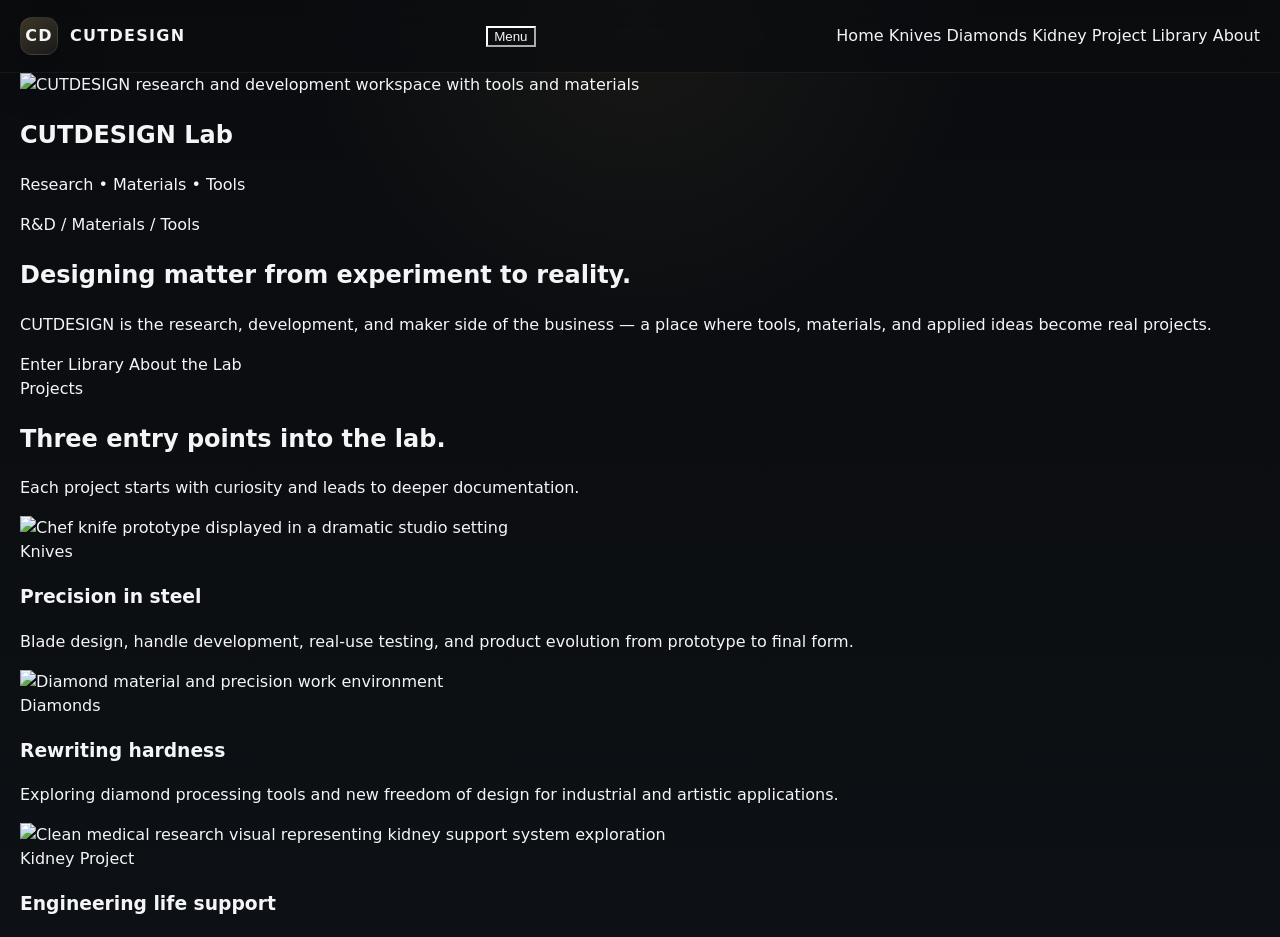
==== index.html @ 0288c856 "Merge branch 'main' of https://github.com/Sparksart/Cutdesign-site" ====
<!DOCTYPE html>
<html lang="en">
<head>
  <meta charset="UTF-8" />
  <meta name="viewport" content="width=device-width, initial-scale=1.0" />
  <title>CUTDESIGN</title>
  <link rel="stylesheet" href="assets/css/styles.css" />
  <script defer src="assets/js/site.js"></script>
</head>
<body>
  <header class="site-header">
    <div class="container header-inner">
      <a href="index.html" class="brand">
        <span class="brand-mark">CD</span>
        <span>CUTDESIGN</span>
      </a>

      <button class="nav-toggle" aria-label="Toggle navigation" aria-expanded="false" aria-controls="siteNav" id="navToggle">Menu</button>

      <nav class="site-nav" id="siteNav">
        <a href="index.html" class="active">Home</a>
        <a href="knives.html">Knives</a>
        <a href="diamonds.html">Diamonds</a>
        <a href="kidney.html">Kidney Project</a>
        <a href="library.html">Library</a>
        <a href="about.html">About</a>
      </nav>
    </div>
  </header>

  <main>
    <section class="page active">
      <div class="container">
        <div class="hero">
          <div class="hero-grid">
            <div class="hero-media hero-media-home">
              <img class="media-img" src="assets/images/home-hero.webp" alt="CUTDESIGN research and development workspace with tools and materials" loading="eager" decoding="async">
              <div class="hero-overlay-text">
                <h2>CUTDESIGN Lab</h2>
                <p>Research • Materials • Tools</p>
              </div>
            </div>

            <div class="hero-copy">
              <div class="eyebrow">R&amp;D / Materials / Tools</div>
              <h1>Designing matter from experiment to reality.</h1>
              <p class="lead">CUTDESIGN is the research, development, and maker side of the business — a place where tools, materials, and applied ideas become real projects.</p>
              <div class="actions">
                <a class="btn primary" href="library.html">Enter Library</a>
                <a class="btn" href="about.html">About the Lab</a>
              </div>
            </div>
          </div>
        </div>

        <section class="section">
          <div class="section-header">
            <div>
              <div class="eyebrow">Projects</div>
              <h2>Three entry points into the lab.</h2>
            </div>
            <p class="muted">Each project starts with curiosity and leads to deeper documentation.</p>
          </div>

          <div class="project-grid">
            <a class="card project-card" href="knives.html" aria-label="Open Knives project page">
              <img class="media-img" src="assets/images/project-knives.webp" alt="Chef knife prototype displayed in a dramatic studio setting" loading="lazy" decoding="async">
              <span class="tag accent-knife">Knives</span>
              <h3>Precision in steel</h3>
              <p>Blade design, handle development, real-use testing, and product evolution from prototype to final form.</p>
            </a>

            <a class="card project-card" href="diamonds.html" aria-label="Open Diamonds project page">
              <img class="media-img" src="assets/images/project-diamonds.webp" alt="Diamond material and precision work environment" loading="lazy" decoding="async">
              <span class="tag accent-diamond">Diamonds</span>
              <h3>Rewriting hardness</h3>
              <p>Exploring diamond processing tools and new freedom of design for industrial and artistic applications.</p>
            </a>

            <a class="card project-card" href="kidney.html" aria-label="Open Kidney Project page">
              <img class="media-img" src="assets/images/project-kidney.webp" alt="Clean medical research visual representing kidney support system exploration" loading="lazy" decoding="async">
              <span class="tag accent-kidney">Kidney Project</span>
              <h3>Engineering life support</h3>
</html>
---- assets/css/styles.css ----
:root {
  --bg: #0b0d10;
  --panel: #13171c;
  --panel-2: #171c22;
  --text: #f3f5f7;
  --muted: #a3acb7;
  --line: #2a3139;
  --accent: #d6b56d;
  --accent-knife: #8a3d34;
  --accent-diamond: #d6b56d;
  --accent-kidney: #4a7ea8;
  --max: 1240px;
  --radius: 22px;
  --shadow: 0 18px 50px rgba(0, 0, 0, 0.28);
  color-scheme: dark;
}

* {
  box-sizing: border-box;
}

html {
  scroll-behavior: smooth;
}

body {
  margin: 0;
  font-family: Inter, ui-sans-serif, system-ui, -apple-system, BlinkMacSystemFont, "Segoe UI", sans-serif;
  background:
    radial-gradient(circle at top, rgba(214, 181, 109, 0.07), transparent 30%),
    linear-gradient(180deg, #0a0c0f 0%, #0d1014 100%);
  color: var(--text);
  line-height: 1.5;
}

a {
  color: inherit;
  text-decoration: none;
}

img {
  max-width: 100%;
  display: block;
}

.container {
  width: min(100% - 32px, var(--max));
  margin-inline: auto;
}

.site-header {
  position: sticky;
  top: 0;
  z-index: 40;
  background: rgba(11, 13, 16, 0.74);
  border-bottom: 1px solid rgba(255, 255, 255, 0.06);
}

@supports (backdrop-filter: blur(14px)) {
  .site-header {
    backdrop-filter: blur(14px);
  }
}

.header-inner {
  min-height: 72px;
  display: flex;
  align-items: center;
  justify-content: space-between;
  gap: 16px;
}

.brand {
  display: flex;
  align-items: center;
  gap: 12px;
  font-weight: 700;
  letter-spacing: 0.08em;
}

.brand-mark {
  width: 38px;
  height: 38px;
  border-radius: 12px;
  background: linear-gradient(145deg, rgba(214, 181, 109, 0.25), rgba(255, 255, 255, 0.06));
  border: 1px solid rgba(255, 255, 255, 0.08);
  display: grid;
  place-items: center;
  box-shadow: var(--shadow);
}

.nav-toggle {
  display: inline-flex;
  background: transparent;
  color: var(--text);
}
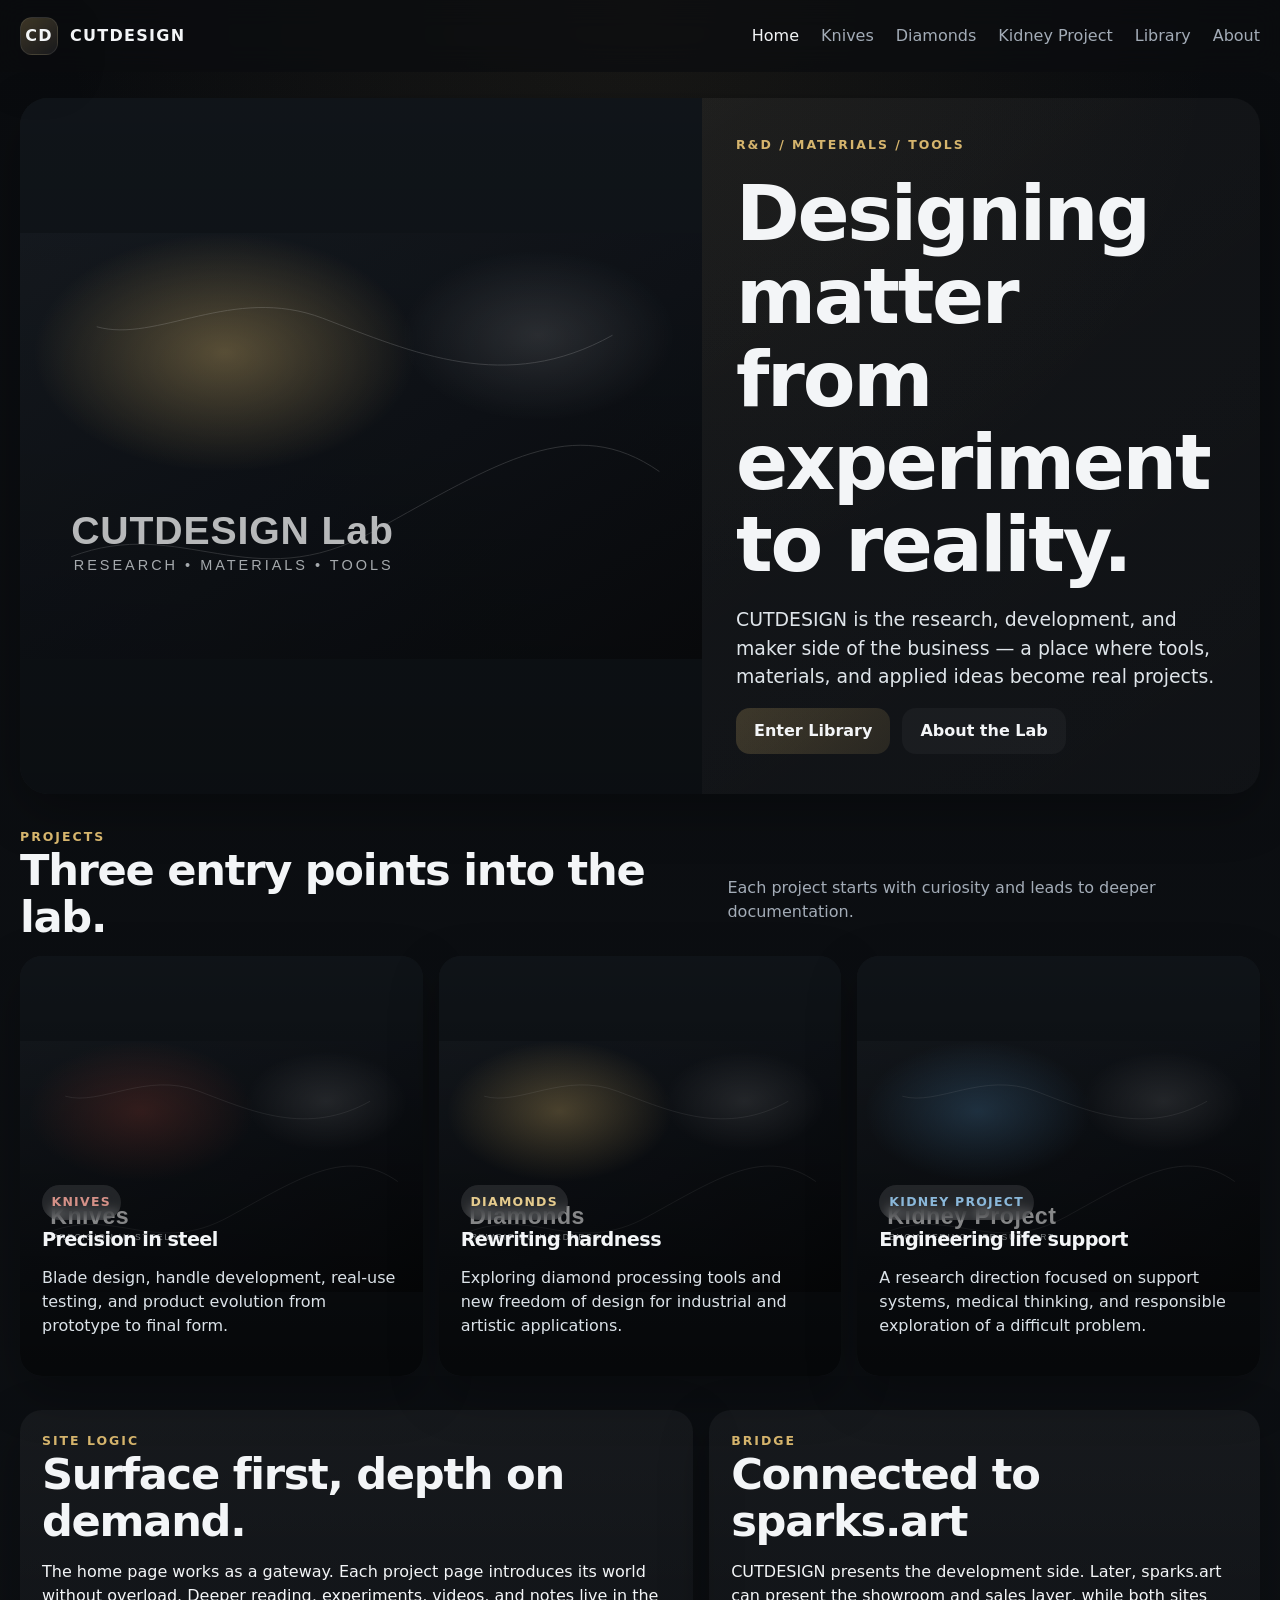
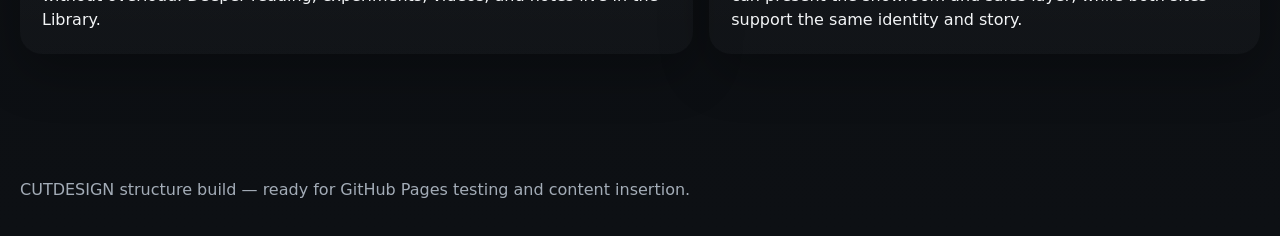
==== commit a0c54d1b: "Fix hero SVG cropping" ====
--- a/index.html
+++ b/index.html
@@ -1,84 +1,97 @@
 <!DOCTYPE html>
 <html lang="en">
 <head>
-  <meta charset="UTF-8" />
-  <meta name="viewport" content="width=device-width, initial-scale=1.0" />
+  <meta charset="UTF-8">
+  <meta name="viewport" content="width=device-width, initial-scale=1.0">
+  <meta name="description" content="CUTDESIGN — research, development, and maker projects across knives, diamonds, and experimental directions.">
   <title>CUTDESIGN</title>
-  <link rel="stylesheet" href="assets/css/styles.css" />
-  <script defer src="assets/js/site.js"></script>
+  <link rel="stylesheet" href="assets/css/styles.css">
 </head>
-<body>
+<body data-page="home">
   <header class="site-header">
     <div class="container header-inner">
-      <a href="index.html" class="brand">
+      <a href="index.html" class="brand" data-nav="home">
         <span class="brand-mark">CD</span>
         <span>CUTDESIGN</span>
       </a>
-
       <button class="nav-toggle" aria-label="Toggle navigation" aria-expanded="false" aria-controls="siteNav" id="navToggle">Menu</button>
-
       <nav class="site-nav" id="siteNav">
-        <a href="index.html" class="active">Home</a>
-        <a href="knives.html">Knives</a>
-        <a href="diamonds.html">Diamonds</a>
-        <a href="kidney.html">Kidney Project</a>
-        <a href="library.html">Library</a>
-        <a href="about.html">About</a>
+        <a href="index.html" data-nav="home">Home</a>
+        <a href="knives.html" data-nav="knives">Knives</a>
+        <a href="diamonds.html" data-nav="diamonds">Diamonds</a>
+        <a href="kidney.html" data-nav="kidney">Kidney Project</a>
+        <a href="library.html" data-nav="library">Library</a>
+        <a href="about.html" data-nav="about">About</a>
       </nav>
     </div>
   </header>
+  <main class="page">
 
-  <main>
-    <section class="page active">
-      <div class="container">
-        <div class="hero">
-          <div class="hero-grid">
-            <div class="hero-media hero-media-home">
-              <img class="media-img" src="assets/images/home-hero.webp" alt="CUTDESIGN research and development workspace with tools and materials" loading="eager" decoding="async">
-              <div class="hero-overlay-text">
-                <h2>CUTDESIGN Lab</h2>
-                <p>Research • Materials • Tools</p>
-              </div>
-            </div>
-
-            <div class="hero-copy">
-              <div class="eyebrow">R&amp;D / Materials / Tools</div>
-              <h1>Designing matter from experiment to reality.</h1>
-              <p class="lead">CUTDESIGN is the research, development, and maker side of the business — a place where tools, materials, and applied ideas become real projects.</p>
-              <div class="actions">
-                <a class="btn primary" href="library.html">Enter Library</a>
-                <a class="btn" href="about.html">About the Lab</a>
-              </div>
+    <div class="container">
+      <div class="hero">
+        <div class="hero-grid">
+          <div class="hero-media">
+            <img class="media-img" src="assets/images/home-hero.svg" alt="CUTDESIGN research and development workspace with tools and materials" loading="eager" decoding="async">
+          </div>
+          <div class="hero-copy">
+            <div class="eyebrow">R&D / Materials / Tools</div>
+            <h1>Designing matter from experiment to reality.</h1>
+            <p class="lead">CUTDESIGN is the research, development, and maker side of the business — a place where tools, materials, and applied ideas become real projects.</p>
+            <div class="actions">
+              <a class="btn primary" href="library.html">Enter Library</a>
+              <a class="btn" href="about.html">About the Lab</a>
             </div>
           </div>
         </div>
+      </div>
 
-        <section class="section">
-          <div class="section-header">
-            <div>
-              <div class="eyebrow">Projects</div>
-              <h2>Three entry points into the lab.</h2>
-            </div>
-            <p class="muted">Each project starts with curiosity and leads to deeper documentation.</p>
+      <section class="section">
+        <div class="section-header">
+          <div>
+            <div class="eyebrow">Projects</div>
+            <h2>Three entry points into the lab.</h2>
           </div>
+          <p class="muted">Each project starts with curiosity and leads to deeper documentation.</p>
+        </div>
+        <div class="project-grid">
+          <a class="card project-card" href="knives.html" aria-label="Open Knives project page">
+            <img class="media-img" src="assets/images/project-knives.svg" alt="Chef knife prototype displayed in a dramatic studio setting" loading="lazy" decoding="async">
+            <span class="tag accent-knife">Knives</span>
+            <h3>Precision in steel</h3>
+            <p>Blade design, handle development, real-use testing, and product evolution from prototype to final form.</p>
+          </a>
+          <a class="card project-card" href="diamonds.html" aria-label="Open Diamonds project page">
+            <img class="media-img" src="assets/images/project-diamonds.svg" alt="Diamond material and precision work environment" loading="lazy" decoding="async">
+            <span class="tag accent-diamond">Diamonds</span>
+            <h3>Rewriting hardness</h3>
+            <p>Exploring diamond processing tools and new freedom of design for industrial and artistic applications.</p>
+          </a>
+          <a class="card project-card" href="kidney.html" aria-label="Open Kidney Project page">
+            <img class="media-img" src="assets/images/project-kidney.svg" alt="Clean medical research visual representing kidney support system exploration" loading="lazy" decoding="async">
+            <span class="tag accent-kidney">Kidney Project</span>
+            <h3>Engineering life support</h3>
+            <p>A research direction focused on support systems, medical thinking, and responsible exploration of a difficult problem.</p>
+          </a>
+        </div>
+      </section>
 
-          <div class="project-grid">
-            <a class="card project-card" href="knives.html" aria-label="Open Knives project page">
-              <img class="media-img" src="assets/images/project-knives.webp" alt="Chef knife prototype displayed in a dramatic studio setting" loading="lazy" decoding="async">
-              <span class="tag accent-knife">Knives</span>
-              <h3>Precision in steel</h3>
-              <p>Blade design, handle development, real-use testing, and product evolution from prototype to final form.</p>
-            </a>
-
-            <a class="card project-card" href="diamonds.html" aria-label="Open Diamonds project page">
-              <img class="media-img" src="assets/images/project-diamonds.webp" alt="Diamond material and precision work environment" loading="lazy" decoding="async">
-              <span class="tag accent-diamond">Diamonds</span>
-              <h3>Rewriting hardness</h3>
-              <p>Exploring diamond processing tools and new freedom of design for industrial and artistic applications.</p>
-            </a>
-
-            <a class="card project-card" href="kidney.html" aria-label="Open Kidney Project page">
-              <img class="media-img" src="assets/images/project-kidney.webp" alt="Clean medical research visual representing kidney support system exploration" loading="lazy" decoding="async">
-              <span class="tag accent-kidney">Kidney Project</span>
-              <h3>Engineering life support</h3>
+      <section class="section split">
+        <div class="panel">
+          <div class="eyebrow">Site Logic</div>
+          <h2>Surface first, depth on demand.</h2>
+          <p>The home page works as a gateway. Each project page introduces its world without overload. Deeper reading, experiments, videos, and notes live in the Library.</p>
+        </div>
+        <div class="panel">
+          <div class="eyebrow">Bridge</div>
+          <h2>Connected to sparks.art</h2>
+          <p>CUTDESIGN presents the development side. Later, sparks.art can present the showroom and sales layer, while both sites support the same identity and story.</p>
+        </div>
+      </section>
+    </div>
+  </main>
+  <footer class="footer">
+    <div class="container">CUTDESIGN structure build — ready for GitHub Pages testing and content insertion.</div>
+  </footer>
+  <script src="assets/js/site.js"></script>
+</body>
 </html>
--- a/assets/css/styles.css
+++ b/assets/css/styles.css
@@ -12,36 +12,22 @@
   --max: 1240px;
   --radius: 22px;
   --shadow: 0 18px 50px rgba(0, 0, 0, 0.28);
-  color-scheme: dark;
-}
-
-* {
-  box-sizing: border-box;
-}
-
-html {
-  scroll-behavior: smooth;
-}
-
+}
+
+* { box-sizing: border-box; }
+html { scroll-behavior: smooth; }
 body {
   margin: 0;
   font-family: Inter, ui-sans-serif, system-ui, -apple-system, BlinkMacSystemFont, "Segoe UI", sans-serif;
   background:
-    radial-gradient(circle at top, rgba(214, 181, 109, 0.07), transparent 30%),
+    radial-gradient(circle at top, rgba(214,181,109,.07), transparent 30%),
     linear-gradient(180deg, #0a0c0f 0%, #0d1014 100%);
   color: var(--text);
   line-height: 1.5;
 }
 
-a {
-  color: inherit;
-  text-decoration: none;
-}
-
-img {
-  max-width: 100%;
-  display: block;
-}
+a { color: inherit; text-decoration: none; }
+img { max-width: 100%; display: block; }
 
 .container {
   width: min(100% - 32px, var(--max));
@@ -52,14 +38,9 @@
   position: sticky;
   top: 0;
   z-index: 40;
+  backdrop-filter: blur(14px);
   background: rgba(11, 13, 16, 0.74);
-  border-bottom: 1px solid rgba(255, 255, 255, 0.06);
-}
-
-@supports (backdrop-filter: blur(14px)) {
-  .site-header {
-    backdrop-filter: blur(14px);
-  }
+  border-bottom: 0px solid rgba(255,255,255,0.06);
 }
 
 .header-inner {
@@ -75,15 +56,15 @@
   align-items: center;
   gap: 12px;
   font-weight: 700;
-  letter-spacing: 0.08em;
+  letter-spacing: .08em;
 }
 
 .brand-mark {
   width: 38px;
   height: 38px;
   border-radius: 12px;
-  background: linear-gradient(145deg, rgba(214, 181, 109, 0.25), rgba(255, 255, 255, 0.06));
-  border: 1px solid rgba(255, 255, 255, 0.08);
+  background: linear-gradient(145deg, rgba(214,181,109,.25), rgba(255,255,255,.06));
+  border: 1px solid rgba(255,255,255,.08);
   display: grid;
   place-items: center;
   box-shadow: var(--shadow);
@@ -93,4 +74,335 @@
   display: inline-flex;
   background: transparent;
   color: var(--text);
-}
+  border: 1px solid rgba(255,255,255,.12);
+  border-radius: 12px;
+  padding: 10px 12px;
+  cursor: pointer;
+}
+
+.site-nav {
+  display: none;
+  flex-direction: column;
+  gap: 10px;
+  padding: 0 0 18px;
+}
+
+.site-nav.open { display: flex; }
+
+.site-nav a {
+  color: var(--muted);
+  padding: 10px 0;
+  border-bottom: 1px solid rgba(255,255,255,.06);
+}
+
+.site-nav a:hover,
+.site-nav a.active {
+  color: var(--text);
+}
+
+.page {
+  min-height: calc(100vh - 72px);
+  padding: 22px 0 72px;
+}
+
+.breadcrumb {
+  display: flex;
+  flex-wrap: wrap;
+  gap: 8px;
+  color: var(--muted);
+  font-size: .94rem;
+  margin: 4px 0 20px;
+}
+
+.breadcrumb a:hover { color: var(--text); }
+.breadcrumb .current { color: var(--text); }
+
+.hero {
+  border: 0px solid rgba(255,255,255,.08);
+  border-radius: 28px;
+  overflow: hidden;
+  background: linear-gradient(145deg, rgba(255,255,255,.05), rgba(255,255,255,.02));
+  box-shadow: var(--shadow);
+  padding: 0 !important;           /* ← חדש */
+  margin: 0;                       /* ← חדש */
+}
+
+.hero-grid {
+  display: grid;
+  grid-template-columns: 1fr;
+  min-height: 430px;
+}
+
+/* 1. .hero-media – גרסה חזקה */
+.hero-media {
+  min-height: 240px;
+  position: relative;
+  overflow: hidden;
+  background: #11161b;
+  display: flex;
+  align-items: center;
+  justify-content: center;
+  padding: 0 !important;           /* ← מונע כל padding */
+  margin: 0 !important;
+  border: 0 !important;
+  box-sizing: border-box;
+}
+
+/* 2. .media-img – גרסה חזקה ביותר */
+.media-img {
+  width: 100% !important;
+  height: 100% !important;
+  object-fit: contain;
+  object-position: center;
+  display: block;
+  background: #11161b;
+  padding: 0 !important;
+  margin: 0 !important;
+  border: 0 !important;
+  box-sizing: border-box;
+  flex-shrink: 0;
+  image-rendering: -webkit-optimize-contrast;   /* ← משפר רינדור SVG */
+}
+
+.hero-media::after {
+  content: "";
+  position: absolute;
+  inset: 0;
+  background: linear-gradient(180deg, rgba(0,0,0,.08), rgba(0,0,0,.35));
+  pointer-events: none;
+}
+
+.hero-copy {
+  padding: 28px 22px 30px;
+  display: flex;
+  flex-direction: column;
+  justify-content: center;
+  gap: 18px;
+}
+
+.eyebrow {
+  color: var(--accent);
+  text-transform: uppercase;
+  letter-spacing: .16em;
+  font-size: .78rem;
+  font-weight: 700;
+}
+
+h1, h2, h3 {
+  margin: 0;
+  line-height: 1.08;
+  letter-spacing: -.03em;
+}
+
+h1 { font-size: clamp(2rem, 7vw, 4.8rem); }
+h2 { font-size: clamp(1.55rem, 4vw, 2.7rem); }
+h3 { font-size: 1.2rem; }
+
+p.lead {
+  font-size: clamp(1rem, 2.2vw, 1.18rem);
+  color: #dfe5ea;
+  max-width: 62ch;
+  margin: 0;
+}
+
+.muted { color: var(--muted); }
+
+.actions {
+  display: flex;
+  flex-wrap: wrap;
+  gap: 12px;
+}
+
+.btn {
+  display: inline-flex;
+  align-items: center;
+  justify-content: center;
+  min-height: 46px;
+  padding: 0 18px;
+  border-radius: 14px;
+  border: 0px solid rgba(255,255,255,.1);
+  background: rgba(255,255,255,.04);
+  color: var(--text);
+  font-weight: 600;
+  cursor: pointer;
+  transition: transform .16s ease, background .16s ease, border-color .16s ease;
+}
+
+.btn:hover { transform: translateY(-1px); }
+.btn.primary {
+  background: linear-gradient(135deg, rgba(214,181,109,.22), rgba(214,181,109,.12));
+  border-color: rgba(214,181,109,.35);
+}
+
+.section {
+  padding-top: 34px;
+}
+
+.section-header {
+  display: flex;
+  align-items: end;
+  justify-content: space-between;
+  gap: 18px;
+  margin-bottom: 16px;
+}
+
+.project-grid,
+.card-grid,
+.library-grid {
+  display: grid;
+  grid-template-columns: 1fr;
+  gap: 16px;
+}
+
+.card {
+  background: linear-gradient(180deg, rgba(255,255,255,.045), rgba(255,255,255,.02));
+  border: 0px solid rgba(255,255,255,.08);
+  border-radius: var(--radius);
+  overflow: hidden;
+  box-shadow: var(--shadow);
+}
+
+.project-card {
+  min-height: 420px;
+  position: relative;
+  display: flex;
+  flex-direction: column;
+  justify-content: end;
+  padding: 22px;
+  isolation: isolate;
+}
+
+.project-card .media-img {
+  position: absolute;
+  inset: 0;
+  z-index: -2;
+}
+
+.project-card::before {
+  content: "";
+  position: absolute;
+  inset: 0;
+  background: linear-gradient(180deg, rgba(0,0,0,.12), rgba(0,0,0,.65));
+  z-index: -1;
+}
+
+.project-card .tag {
+  display: inline-flex;
+  width: fit-content;
+  margin-bottom: 10px;
+  font-size: .78rem;
+  font-weight: 700;
+  letter-spacing: .1em;
+  text-transform: uppercase;
+  padding: 8px 10px;
+  border-radius: 999px;
+  background: rgba(255,255,255,.1);
+  backdrop-filter: blur(6px);
+}
+
+.project-card p { color: #dbe2e8; }
+
+.list-block { padding: 22px; }
+.list-block ul {
+  list-style: none;
+  padding: 0;
+  margin: 16px 0 0;
+  display: grid;
+  gap: 10px;
+}
+
+.list-block li {
+  padding: 14px 14px;
+  background: rgba(255,255,255,.03);
+  border: 0px solid rgba(255,255,255,.06);
+  border-radius: 14px;
+  color: #dbe2e8;
+}
+
+.split {
+  display: grid;
+  gap: 16px;
+  grid-template-columns: 1fr;
+}
+
+.panel {
+  padding: 22px;
+  background: linear-gradient(180deg, rgba(255,255,255,.045), rgba(255,255,255,.02));
+  border: 0px solid rgba(255,255,255,.08);
+  border-radius: var(--radius);
+  box-shadow: var(--shadow);
+}
+
+.panel p:last-child { margin-bottom: 0; }
+
+.library-item { padding: 20px; }
+.library-item .meta {
+  display: flex;
+  flex-wrap: wrap;
+  gap: 10px;
+  margin-bottom: 12px;
+  color: var(--muted);
+  font-size: .92rem;
+}
+
+.footer {
+  border-top: 0px solid rgba(255,255,255,.06);
+  padding: 24px 0 34px;
+  color: var(--muted);
+}
+
+.placeholder-art {
+  position: absolute;
+  inset: 0;
+  display: grid;
+  place-items: center;
+  padding: 24px;
+  text-align: center;
+  background:
+    radial-gradient(circle at 30% 25%, rgba(214,181,109,.22), transparent 22%),
+    radial-gradient(circle at 75% 30%, rgba(255,255,255,.08), transparent 18%),
+    linear-gradient(145deg, #171c22, #0f1318 55%, #12161c);
+}
+
+.placeholder-art span {
+  color: #dbe2e8;
+  letter-spacing: .12em;
+  text-transform: uppercase;
+  font-size: .92rem;
+}
+
+.accent-knife { color: #d59188; }
+.accent-diamond { color: #e5cb8e; }
+.accent-kidney { color: #8bb8da; }
+
+@media (min-width: 760px) {
+  .nav-toggle { display: none; }
+  .site-nav {
+    display: flex !important;
+    flex-direction: row;
+    align-items: center;
+    gap: 22px;
+    padding: 0;
+  }
+
+  .site-nav a { border: 0; padding: 0; }
+  .page { padding-top: 26px; }
+  .hero-copy { padding: 38px 34px 40px; }
+  .project-grid,
+  .card-grid,
+  .library-grid { grid-template-columns: repeat(2, minmax(0, 1fr)); }
+  .split { grid-template-columns: 1.1fr .9fr; }
+}
+
+@media (min-width: 1024px) {
+  .hero-grid {
+    grid-template-columns: 1.1fr .9fr;
+    min-height: 560px;
+  }
+
+  .hero-media { min-height: auto; }
+  .project-grid { grid-template-columns: repeat(3, minmax(0, 1fr)); }
+  .card-grid { grid-template-columns: repeat(3, minmax(0, 1fr)); }
+  .library-grid { grid-template-columns: repeat(3, minmax(0, 1fr)); }
+  .page { padding-bottom: 100px; }
+}
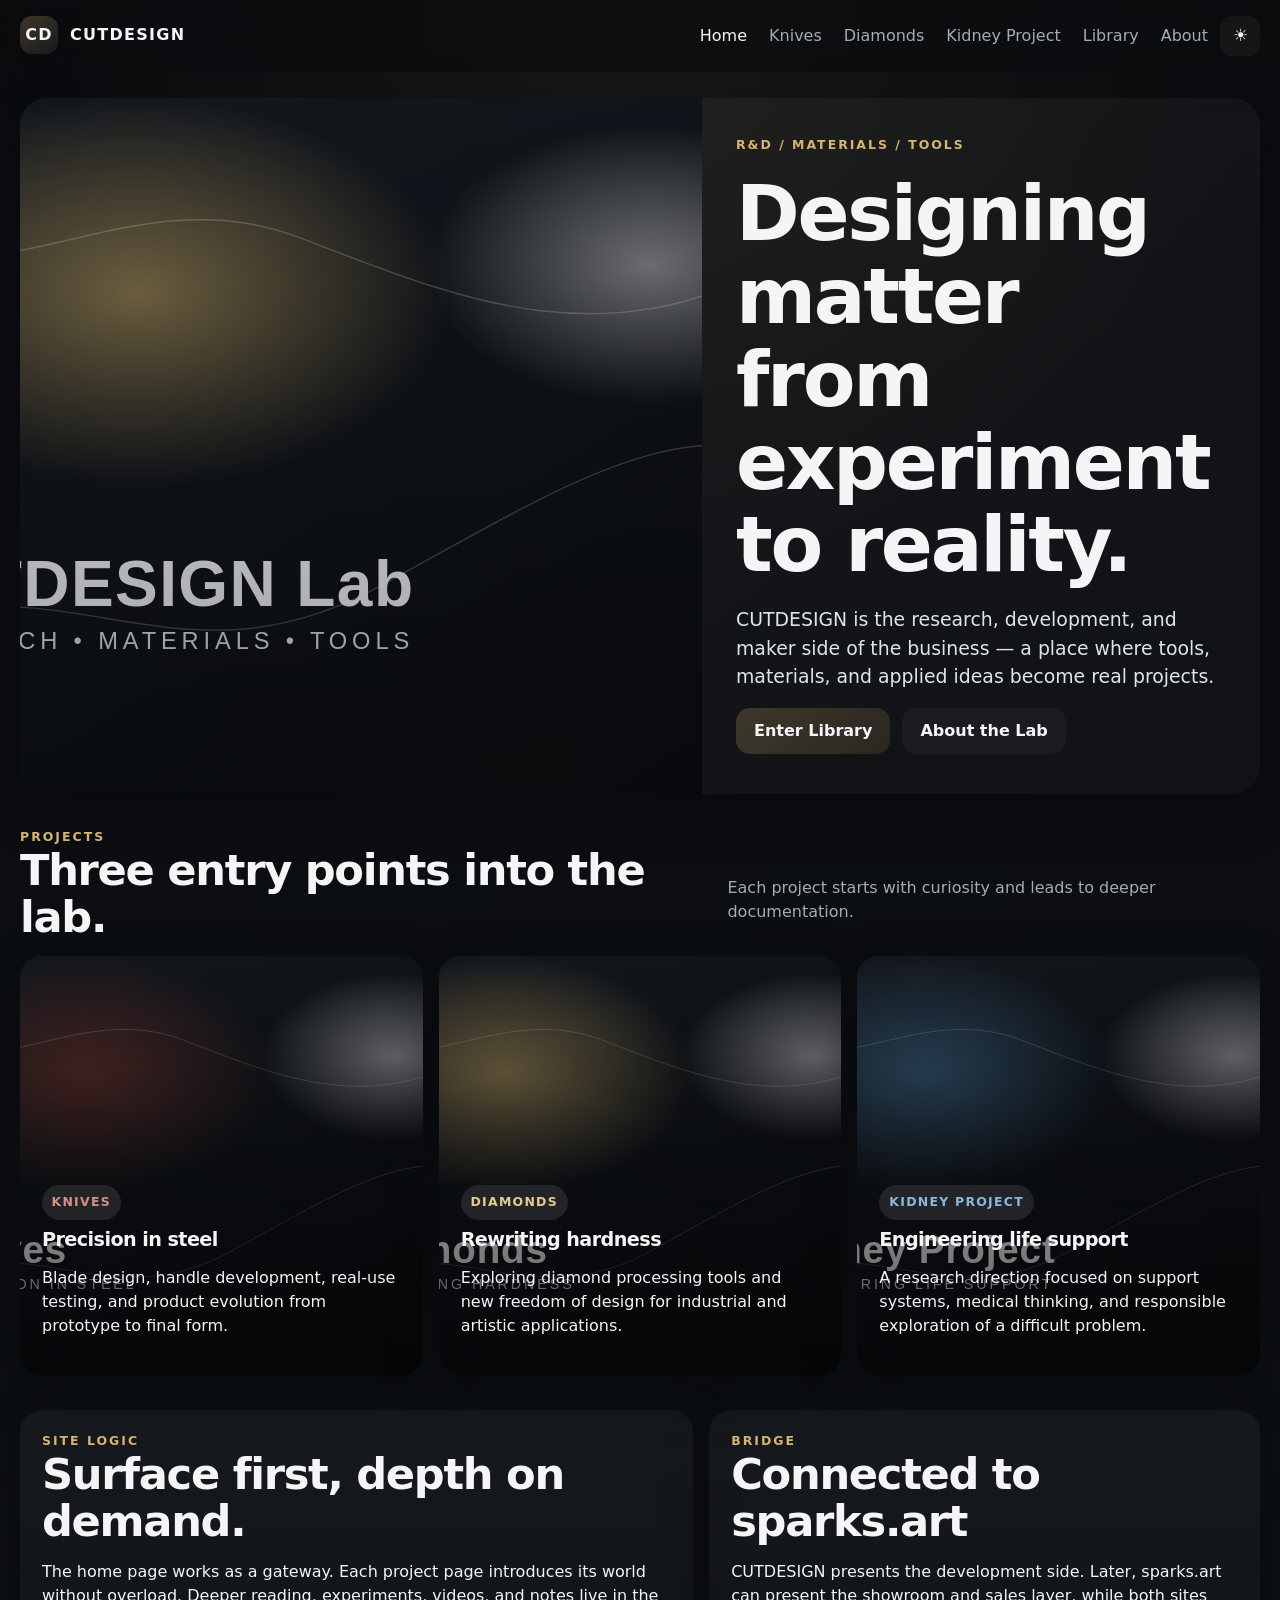
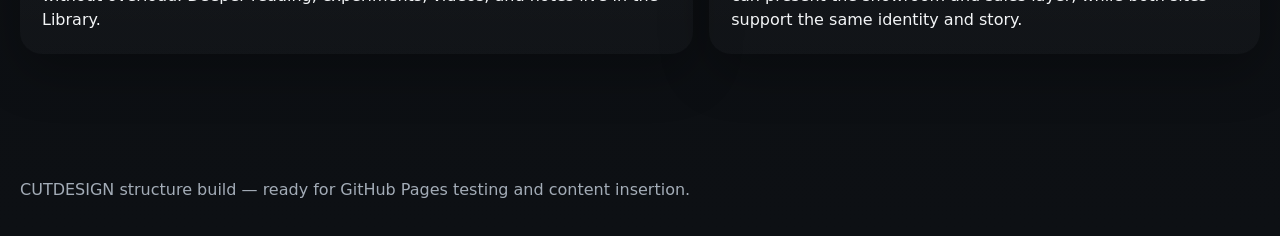
==== commit 999ee0dc: "Add light theme and favicon support Adds a persistent light/dark theme toggle across the site, initi" ====
--- a/index.html
+++ b/index.html
@@ -2,10 +2,20 @@
 <html lang="en">
 <head>
   <meta charset="UTF-8">
+  <script>
+    (function () {
+      try {
+        if (localStorage.getItem('cutdesign-theme') === 'light') {
+          document.documentElement.setAttribute('data-theme', 'light');
+        }
+      } catch (e) {}
+    })();
+  </script>
   <meta name="viewport" content="width=device-width, initial-scale=1.0">
   <meta name="description" content="CUTDESIGN — research, development, and maker projects across knives, diamonds, and experimental directions.">
   <title>CUTDESIGN</title>
   <link rel="stylesheet" href="assets/css/styles.css">
+  <link rel="icon" type="image/svg+xml" href="assets/images/favicon.svg">
 </head>
 <body data-page="home">
   <header class="site-header">
@@ -14,15 +24,21 @@
         <span class="brand-mark">CD</span>
         <span>CUTDESIGN</span>
       </a>
-      <button class="nav-toggle" aria-label="Toggle navigation" aria-expanded="false" aria-controls="siteNav" id="navToggle">Menu</button>
-      <nav class="site-nav" id="siteNav">
-        <a href="index.html" data-nav="home">Home</a>
-        <a href="knives.html" data-nav="knives">Knives</a>
-        <a href="diamonds.html" data-nav="diamonds">Diamonds</a>
-        <a href="kidney.html" data-nav="kidney">Kidney Project</a>
-        <a href="library.html" data-nav="library">Library</a>
-        <a href="about.html" data-nav="about">About</a>
-      </nav>
+      <div class="nav-cluster">
+        <button class="nav-toggle" aria-label="Toggle navigation" aria-expanded="false" aria-controls="siteNav" id="navToggle">Menu</button>
+        <nav class="site-nav" id="siteNav">
+          <a href="index.html" data-nav="home">Home</a>
+          <a href="knives.html" data-nav="knives">Knives</a>
+          <a href="diamonds.html" data-nav="diamonds">Diamonds</a>
+          <a href="kidney.html" data-nav="kidney">Kidney Project</a>
+          <a href="library.html" data-nav="library">Library</a>
+          <a href="about.html" data-nav="about">About</a>
+        </nav>
+        <button class="theme-toggle" id="themeToggle" type="button" aria-label="Switch to light theme" aria-pressed="false">
+          <span class="theme-icon theme-icon-sun" aria-hidden="true">&#9728;</span>
+          <span class="theme-icon theme-icon-moon" aria-hidden="true">&#9789;</span>
+        </button>
+      </div>
     </div>
   </header>
   <main class="page">
--- a/assets/css/styles.css
+++ b/assets/css/styles.css
@@ -3,6 +3,8 @@
   --panel: #13171c;
   --panel-2: #171c22;
   --text: #f3f5f7;
+  --text-soft: #dfe5ea;
+  --text-softer: #dbe2e8;
   --muted: #a3acb7;
   --line: #2a3139;
   --accent: #d6b56d;
@@ -12,6 +14,72 @@
   --max: 1240px;
   --radius: 22px;
   --shadow: 0 18px 50px rgba(0, 0, 0, 0.28);
+
+  --bg-grad-radial: rgba(214,181,109,.07);
+  --bg-grad-top: #0a0c0f;
+  --bg-grad-bottom: #0d1014;
+  --header-bg: rgba(11, 13, 16, 0.74);
+  --media-bg: #11161b;
+  --media-overlay-1: rgba(0,0,0,.08);
+  --media-overlay-2: rgba(0,0,0,.35);
+  --hero-grad-1: rgba(255,255,255,.05);
+  --hero-grad-2: rgba(255,255,255,.02);
+  --card-grad-1: rgba(255,255,255,.045);
+  --card-grad-2: rgba(255,255,255,.02);
+  --card-overlay-1: rgba(0,0,0,.12);
+  --card-overlay-2: rgba(0,0,0,.65);
+  --tag-bg: rgba(255,255,255,.1);
+  --btn-bg: rgba(255,255,255,.04);
+  --btn-primary-1: rgba(214,181,109,.22);
+  --btn-primary-2: rgba(214,181,109,.12);
+  --btn-primary-border: rgba(214,181,109,.35);
+  --list-item-bg: rgba(255,255,255,.03);
+  --placeholder-1: rgba(214,181,109,.22);
+  --placeholder-2: rgba(255,255,255,.08);
+  --placeholder-3a: #171c22;
+  --placeholder-3b: #0f1318;
+  --placeholder-3c: #12161c;
+}
+
+:root[data-theme="light"] {
+  --bg: #f7f4ee;
+  --panel: #ffffff;
+  --panel-2: #f2eee5;
+  --text: #16181c;
+  --text-soft: #2b2f35;
+  --text-softer: #3a3f46;
+  --muted: #656d77;
+  --line: #e3ddd0;
+  --accent: #a97c2f;
+  --accent-knife: #8a3d34;
+  --accent-diamond: #a97c2f;
+  --accent-kidney: #2f6690;
+  --shadow: 0 14px 40px rgba(30, 24, 10, 0.10);
+
+  --bg-grad-radial: rgba(169,124,47,.08);
+  --bg-grad-top: #faf8f3;
+  --bg-grad-bottom: #f1ede3;
+  --header-bg: rgba(255, 255, 255, 0.78);
+  --media-bg: #ece7db;
+  --media-overlay-1: rgba(0,0,0,.02);
+  --media-overlay-2: rgba(0,0,0,.16);
+  --hero-grad-1: rgba(20,16,8,.035);
+  --hero-grad-2: rgba(20,16,8,.012);
+  --card-grad-1: rgba(20,16,8,.035);
+  --card-grad-2: rgba(20,16,8,.01);
+  --card-overlay-1: rgba(0,0,0,.05);
+  --card-overlay-2: rgba(0,0,0,.5);
+  --tag-bg: rgba(255,255,255,.78);
+  --btn-bg: rgba(20,16,8,.045);
+  --btn-primary-1: rgba(169,124,47,.18);
+  --btn-primary-2: rgba(169,124,47,.09);
+  --btn-primary-border: rgba(169,124,47,.4);
+  --list-item-bg: rgba(20,16,8,.03);
+  --placeholder-1: rgba(169,124,47,.18);
+  --placeholder-2: rgba(20,16,8,.05);
+  --placeholder-3a: #f4f0e7;
+  --placeholder-3b: #ece7db;
+  --placeholder-3c: #f0ebe0;
 }
 
 * { box-sizing: border-box; }
@@ -20,10 +88,11 @@
   margin: 0;
   font-family: Inter, ui-sans-serif, system-ui, -apple-system, BlinkMacSystemFont, "Segoe UI", sans-serif;
   background:
-    radial-gradient(circle at top, rgba(214,181,109,.07), transparent 30%),
-    linear-gradient(180deg, #0a0c0f 0%, #0d1014 100%);
+    radial-gradient(circle at top, var(--bg-grad-radial), transparent 30%),
+    linear-gradient(180deg, var(--bg-grad-top) 0%, var(--bg-grad-bottom) 100%);
   color: var(--text);
   line-height: 1.5;
+  transition: background-color .2s ease, color .2s ease;
 }
 
 a { color: inherit; text-decoration: none; }
@@ -39,16 +108,18 @@
   top: 0;
   z-index: 40;
   backdrop-filter: blur(14px);
-  background: rgba(11, 13, 16, 0.74);
+  background: var(--header-bg);
   border-bottom: 0px solid rgba(255,255,255,0.06);
+  transition: background-color .2s ease;
 }
 
 .header-inner {
   min-height: 72px;
   display: flex;
-  align-items: center;
+  align-items: flex-start;
   justify-content: space-between;
   gap: 16px;
+  padding: 16px 0;
 }
 
 .brand {
@@ -64,23 +135,59 @@
   height: 38px;
   border-radius: 12px;
   background: linear-gradient(145deg, rgba(214,181,109,.25), rgba(255,255,255,.06));
-  border: 1px solid rgba(255,255,255,.08);
+  border: 0px solid rgba(255,255,255,.08);
   display: grid;
   place-items: center;
   box-shadow: var(--shadow);
 }
 
+.nav-cluster {
+  display: flex;
+  align-items: center;
+  flex-wrap: wrap;
+  justify-content: flex-end;
+  gap: 12px;
+}
+
 .nav-toggle {
+  order: 1;
   display: inline-flex;
   background: transparent;
   color: var(--text);
-  border: 1px solid rgba(255,255,255,.12);
+  border: 0px solid rgba(255,255,255,.12);
   border-radius: 12px;
   padding: 10px 12px;
   cursor: pointer;
 }
 
+.theme-toggle {
+  order: 2;
+  display: inline-flex;
+  align-items: center;
+  justify-content: center;
+  width: 40px;
+  height: 40px;
+  min-width: 40px;
+  padding: 0;
+  border: 0;
+  border-radius: 12px;
+  background: var(--btn-bg);
+  color: var(--text);
+  cursor: pointer;
+  font-size: 1.05rem;
+  line-height: 1;
+  transition: background-color .2s ease;
+}
+
+.theme-toggle:hover { background: var(--card-grad-1); }
+
+.theme-icon-moon { display: none; }
+:root[data-theme="light"] .theme-icon-sun { display: none; }
+:root[data-theme="light"] .theme-icon-moon { display: inline; }
+
 .site-nav {
+  order: 3;
+  flex-basis: 100%;
   display: none;
   flex-direction: column;
   gap: 10px;
@@ -92,7 +199,7 @@
 .site-nav a {
   color: var(--muted);
   padding: 10px 0;
-  border-bottom: 1px solid rgba(255,255,255,.06);
+  border-bottom: 0px solid rgba(255,255,255,.06);
 }
 
 .site-nav a:hover,
@@ -121,10 +228,9 @@
   border: 0px solid rgba(255,255,255,.08);
   border-radius: 28px;
   overflow: hidden;
-  background: linear-gradient(145deg, rgba(255,255,255,.05), rgba(255,255,255,.02));
+  background: linear-gradient(145deg, var(--hero-grad-1), var(--hero-grad-2));
   box-shadow: var(--shadow);
-  padding: 0 !important;           /* ← חדש */
-  margin: 0;                       /* ← חדש */
+  transition: background-color .2s ease, box-shadow .2s ease;
 }
 
 .hero-grid {
@@ -133,42 +239,28 @@
   min-height: 430px;
 }
 
-/* 1. .hero-media – גרסה חזקה */
 .hero-media {
   min-height: 240px;
   position: relative;
   overflow: hidden;
-  background: #11161b;
-  display: flex;
-  align-items: center;
-  justify-content: center;
-  padding: 0 !important;           /* ← מונע כל padding */
-  margin: 0 !important;
-  border: 0 !important;
-  box-sizing: border-box;
-}
-
-/* 2. .media-img – גרסה חזקה ביותר */
-.media-img {
-  width: 100% !important;
-  height: 100% !important;
-  object-fit: contain;
+  background: var(--media-bg);
+}
+
+.media-img,
+.project-card img,
+.card-image {
+  width: 100%;
+  height: 100%;
+  object-fit: cover;
   object-position: center;
   display: block;
-  background: #11161b;
-  padding: 0 !important;
-  margin: 0 !important;
-  border: 0 !important;
-  box-sizing: border-box;
-  flex-shrink: 0;
-  image-rendering: -webkit-optimize-contrast;   /* ← משפר רינדור SVG */
 }
 
 .hero-media::after {
   content: "";
   position: absolute;
   inset: 0;
-  background: linear-gradient(180deg, rgba(0,0,0,.08), rgba(0,0,0,.35));
+  background: linear-gradient(180deg, var(--media-overlay-1), var(--media-overlay-2));
   pointer-events: none;
 }
 
@@ -200,7 +292,7 @@
 
 p.lead {
   font-size: clamp(1rem, 2.2vw, 1.18rem);
-  color: #dfe5ea;
+  color: var(--text-soft);
   max-width: 62ch;
   margin: 0;
 }
@@ -221,7 +313,7 @@
   padding: 0 18px;
   border-radius: 14px;
   border: 0px solid rgba(255,255,255,.1);
-  background: rgba(255,255,255,.04);
+  background: var(--btn-bg);
   color: var(--text);
   font-weight: 600;
   cursor: pointer;
@@ -230,8 +322,8 @@
 
 .btn:hover { transform: translateY(-1px); }
 .btn.primary {
-  background: linear-gradient(135deg, rgba(214,181,109,.22), rgba(214,181,109,.12));
-  border-color: rgba(214,181,109,.35);
+  background: linear-gradient(135deg, var(--btn-primary-1), var(--btn-primary-2));
+  border-color: var(--btn-primary-border);
 }
 
 .section {
@@ -255,11 +347,12 @@
 }
 
 .card {
-  background: linear-gradient(180deg, rgba(255,255,255,.045), rgba(255,255,255,.02));
+  background: linear-gradient(180deg, var(--card-grad-1), var(--card-grad-2));
   border: 0px solid rgba(255,255,255,.08);
   border-radius: var(--radius);
   overflow: hidden;
   box-shadow: var(--shadow);
+  transition: background-color .2s ease, box-shadow .2s ease;
 }
 
 .project-card {
@@ -282,7 +375,7 @@
   content: "";
   position: absolute;
   inset: 0;
-  background: linear-gradient(180deg, rgba(0,0,0,.12), rgba(0,0,0,.65));
+  background: linear-gradient(180deg, var(--card-overlay-1), var(--card-overlay-2));
   z-index: -1;
 }
 
@@ -300,7 +393,7 @@
   backdrop-filter: blur(6px);
 }
 
-.project-card p { color: #dbe2e8; }
+.project-card p { color: #f3f5f7; }
 
 .list-block { padding: 22px; }
 .list-block ul {
@@ -313,10 +406,11 @@
 
 .list-block li {
   padding: 14px 14px;
-  background: rgba(255,255,255,.03);
+  background: var(--list-item-bg);
   border: 0px solid rgba(255,255,255,.06);
   border-radius: 14px;
-  color: #dbe2e8;
+  color: var(--text-softer);
+  transition: background-color .2s ease;
 }
 
 .split {
@@ -327,10 +421,11 @@
 
 .panel {
   padding: 22px;
-  background: linear-gradient(180deg, rgba(255,255,255,.045), rgba(255,255,255,.02));
+  background: linear-gradient(180deg, var(--card-grad-1), var(--card-grad-2));
   border: 0px solid rgba(255,255,255,.08);
   border-radius: var(--radius);
   box-shadow: var(--shadow);
+  transition: background-color .2s ease, box-shadow .2s ease;
 }
 
 .panel p:last-child { margin-bottom: 0; }
@@ -359,13 +454,13 @@
   padding: 24px;
   text-align: center;
   background:
-    radial-gradient(circle at 30% 25%, rgba(214,181,109,.22), transparent 22%),
-    radial-gradient(circle at 75% 30%, rgba(255,255,255,.08), transparent 18%),
-    linear-gradient(145deg, #171c22, #0f1318 55%, #12161c);
+    radial-gradient(circle at 30% 25%, var(--placeholder-1), transparent 22%),
+    radial-gradient(circle at 75% 30%, var(--placeholder-2), transparent 18%),
+    linear-gradient(145deg, var(--placeholder-3a), var(--placeholder-3b) 55%, var(--placeholder-3c));
 }
 
 .placeholder-art span {
-  color: #dbe2e8;
+  color: var(--text-softer);
   letter-spacing: .12em;
   text-transform: uppercase;
   font-size: .92rem;
@@ -378,12 +473,16 @@
 @media (min-width: 760px) {
   .nav-toggle { display: none; }
   .site-nav {
+    order: 1;
+    flex-basis: auto;
     display: flex !important;
     flex-direction: row;
     align-items: center;
     gap: 22px;
     padding: 0;
   }
+
+  .theme-toggle { order: 2; }
 
   .site-nav a { border: 0; padding: 0; }
   .page { padding-top: 26px; }
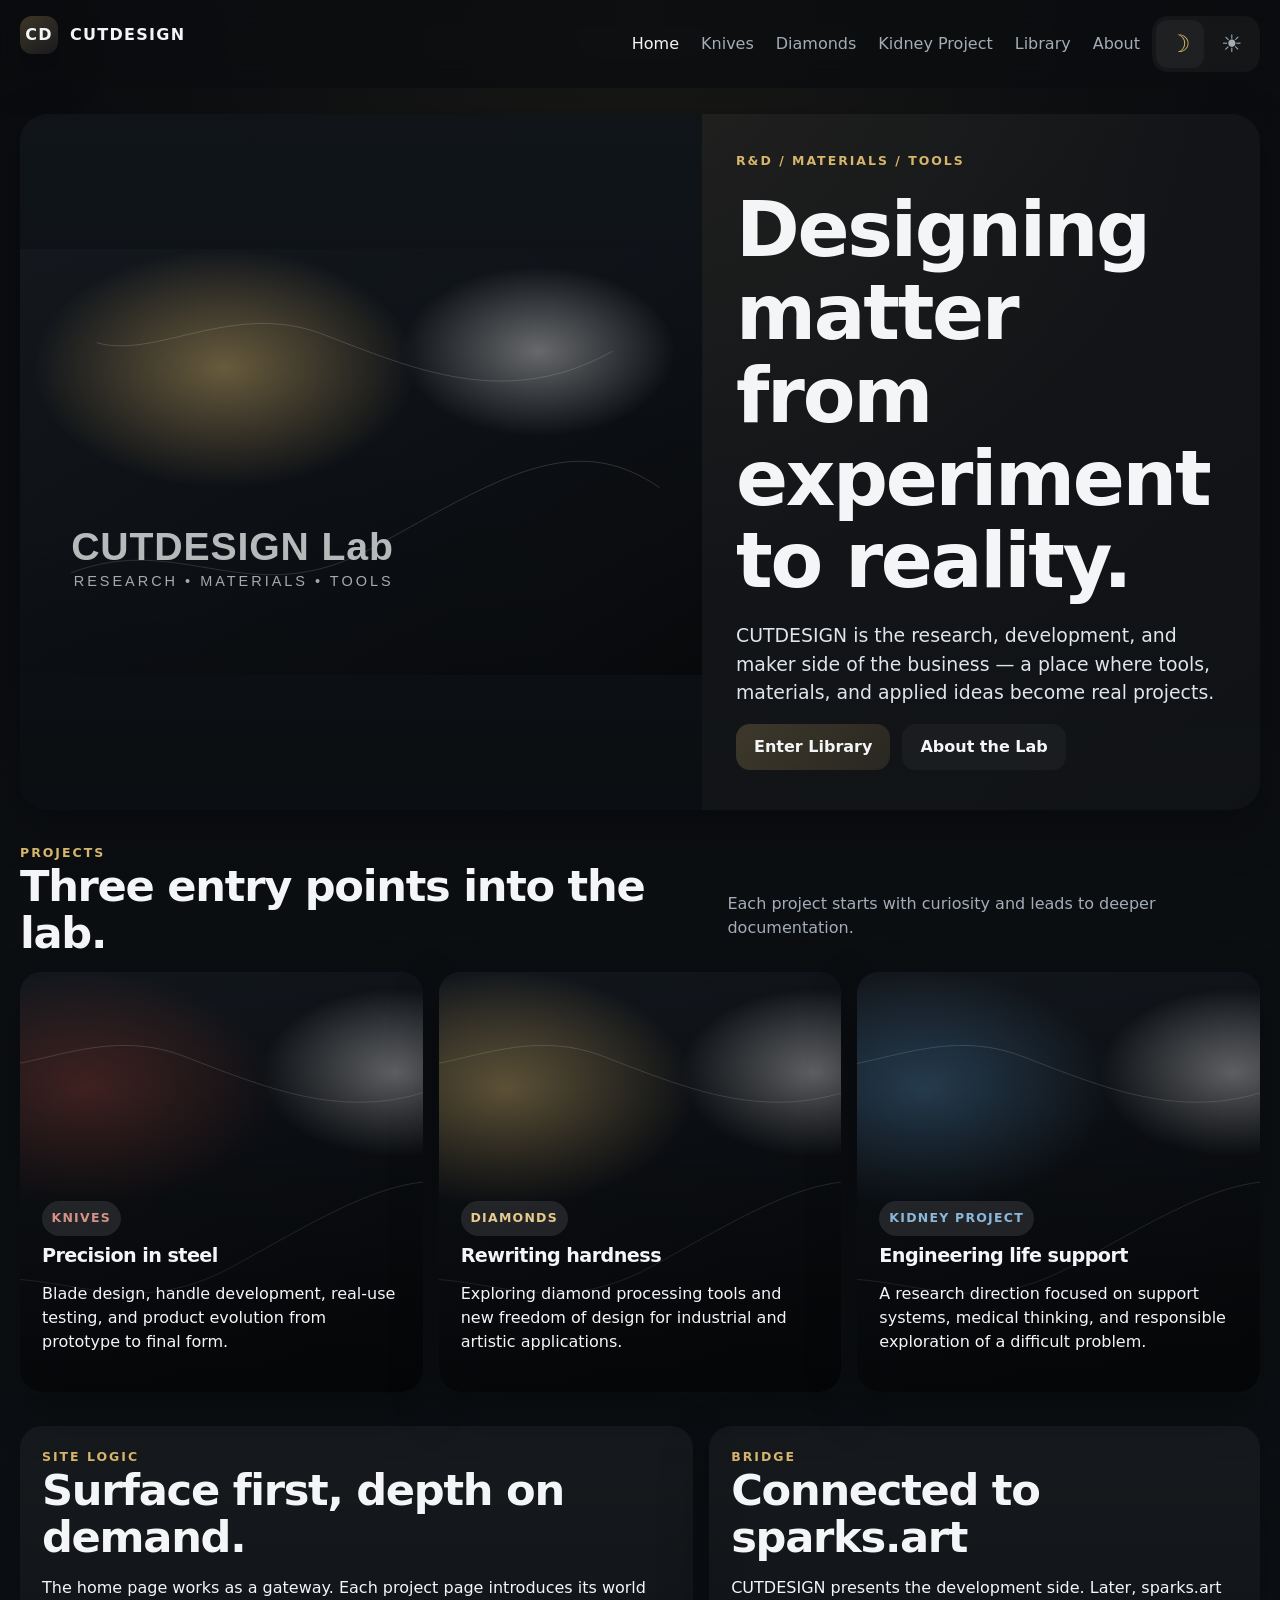
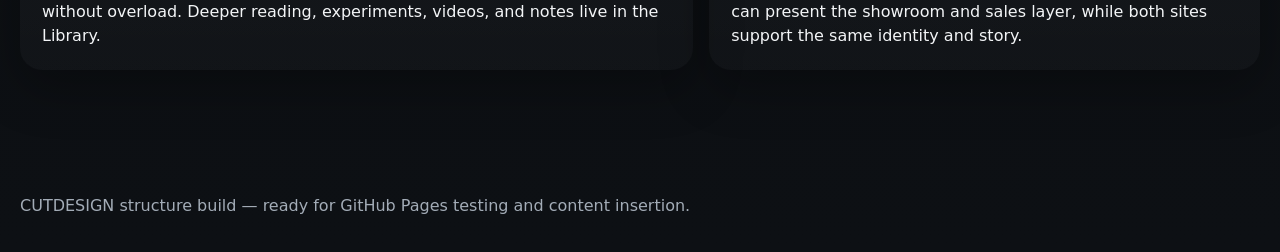
==== commit a4918e56: "Replace theme toggle with theme picker Swap the single dark/light toggle for an explicit two-button " ====
--- a/index.html
+++ b/index.html
@@ -34,10 +34,14 @@
           <a href="library.html" data-nav="library">Library</a>
           <a href="about.html" data-nav="about">About</a>
         </nav>
-        <button class="theme-toggle" id="themeToggle" type="button" aria-label="Switch to light theme" aria-pressed="false">
-          <span class="theme-icon theme-icon-sun" aria-hidden="true">&#9728;</span>
-          <span class="theme-icon theme-icon-moon" aria-hidden="true">&#9789;</span>
-        </button>
+        <div class="theme-toggle" id="themeToggle" role="group" aria-label="Theme">
+          <button class="theme-option" type="button" data-theme-choice="dark" aria-pressed="true" aria-label="Dark theme">
+            <span aria-hidden="true">&#9789;</span>
+          </button>
+          <button class="theme-option" type="button" data-theme-choice="light" aria-pressed="false" aria-label="Light theme">
+            <span aria-hidden="true">&#9728;</span>
+          </button>
+        </div>
       </div>
     </div>
   </header>
--- a/assets/css/styles.css
+++ b/assets/css/styles.css
@@ -164,26 +164,37 @@
   order: 2;
   display: inline-flex;
   align-items: center;
+  gap: 4px;
+  padding: 4px;
+  border: 0;
+  border-radius: 16px;
+  background: var(--btn-bg);
+}
+
+.theme-option {
+  display: inline-flex;
+  align-items: center;
   justify-content: center;
-  width: 40px;
-  height: 40px;
-  min-width: 40px;
+  width: 48px;
+  height: 48px;
+  min-width: 48px;
   padding: 0;
   border: 0;
   border-radius: 12px;
-  background: var(--btn-bg);
-  color: var(--text);
+  background: transparent;
+  color: var(--muted);
   cursor: pointer;
-  font-size: 1.05rem;
+  font-size: 1.5rem;
   line-height: 1;
-  transition: background-color .2s ease;
-}
-
-.theme-toggle:hover { background: var(--card-grad-1); }
-
-.theme-icon-moon { display: none; }
-:root[data-theme="light"] .theme-icon-sun { display: none; }
-:root[data-theme="light"] .theme-icon-moon { display: inline; }
+  transition: background-color .2s ease, color .2s ease;
+}
+
+.theme-option:hover { color: var(--text); }
+
+.theme-option[aria-pressed="true"] {
+  background: var(--card-grad-1);
+  color: var(--accent);
+}
 
 .site-nav {
   order: 3;
@@ -247,8 +258,19 @@
 }
 
 .media-img,
-.project-card img,
 .card-image {
+  width: 100%;
+  height: 100%;
+  object-fit: fill;
+  object-position: center;
+  display: block;
+}
+
+/* Project-card images have no baked-in caption text (the card's own HTML
+   heading sits on top of them instead), so they can crop cleanly without
+   losing anything — unlike the hero images above, which carry their own
+   title text and need to stay unstretched-but-uncropped via fill. */
+.project-card img {
   width: 100%;
   height: 100%;
   object-fit: cover;
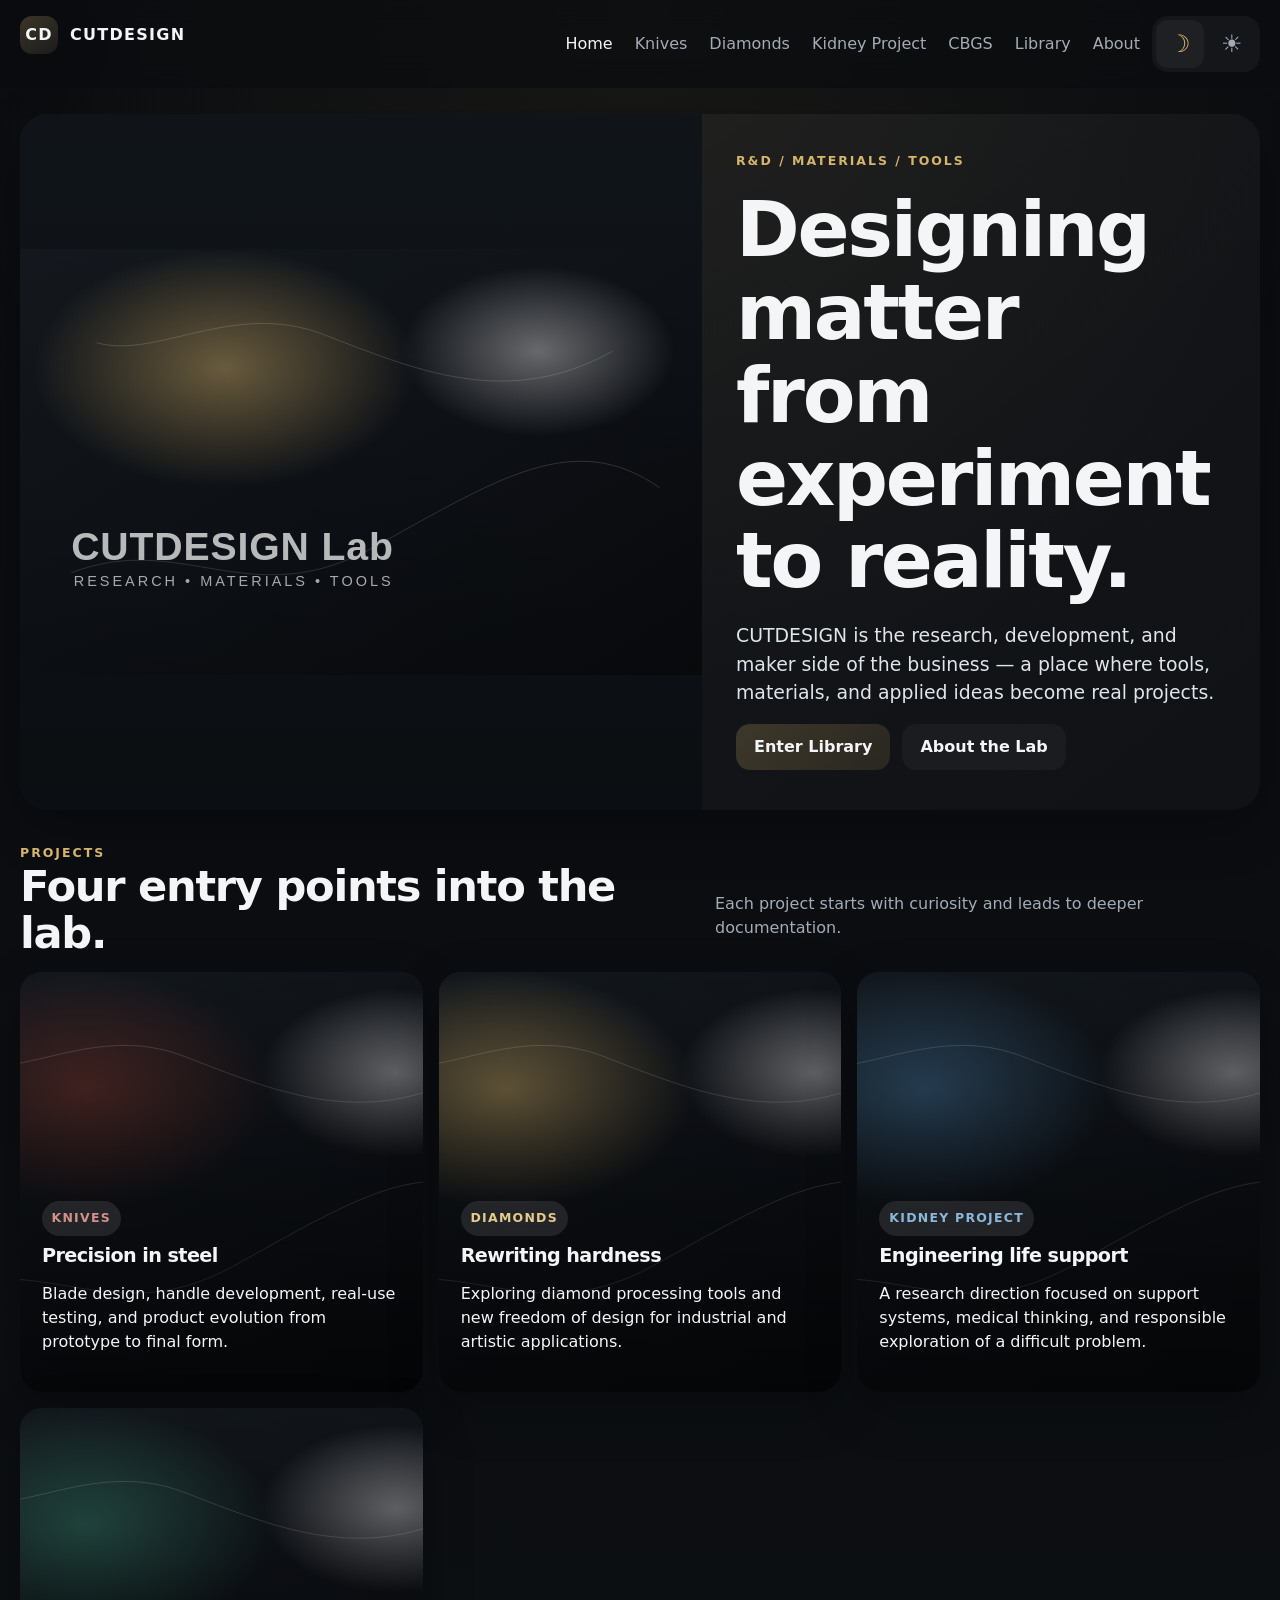
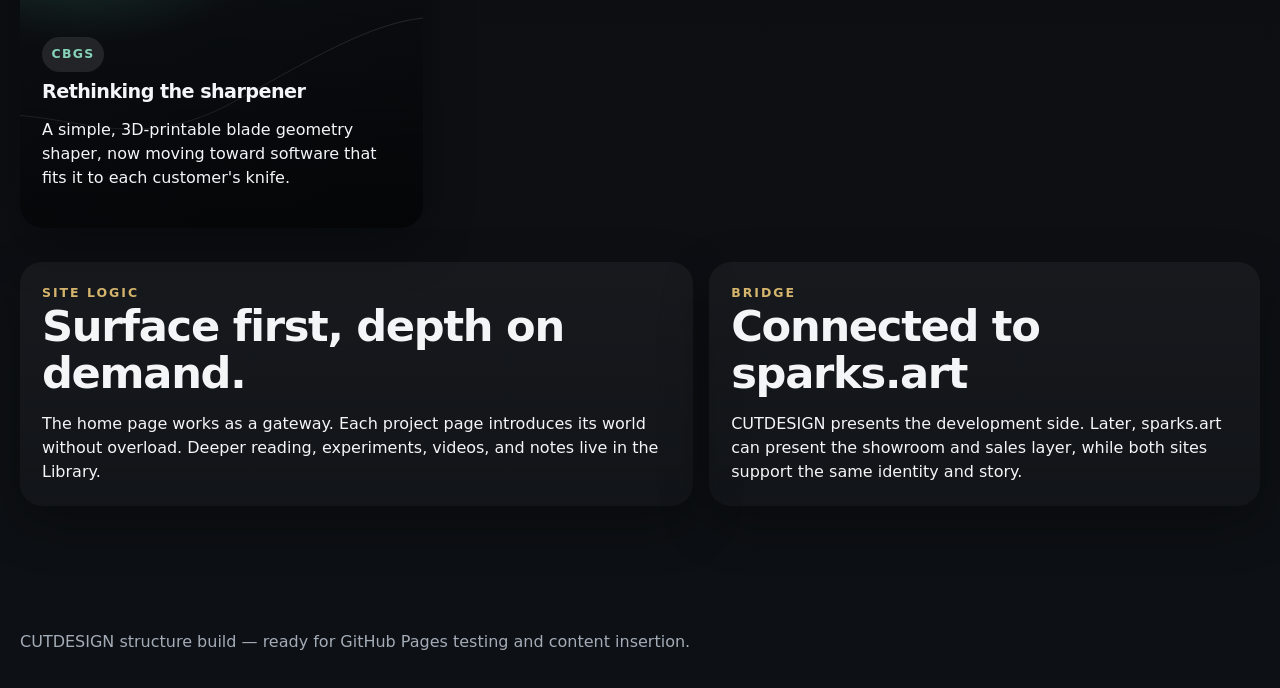
==== commit b8dd033f: "Add CBGS project pages and assets Introduce the CBGS project: add cbgs.html and two SVG assets (cbgs" ====
--- a/index.html
+++ b/index.html
@@ -31,6 +31,7 @@
           <a href="knives.html" data-nav="knives">Knives</a>
           <a href="diamonds.html" data-nav="diamonds">Diamonds</a>
           <a href="kidney.html" data-nav="kidney">Kidney Project</a>
+          <a href="cbgs.html" data-nav="cbgs">CBGS</a>
           <a href="library.html" data-nav="library">Library</a>
           <a href="about.html" data-nav="about">About</a>
         </nav>
@@ -69,7 +70,7 @@
         <div class="section-header">
           <div>
             <div class="eyebrow">Projects</div>
-            <h2>Three entry points into the lab.</h2>
+            <h2>Four entry points into the lab.</h2>
           </div>
           <p class="muted">Each project starts with curiosity and leads to deeper documentation.</p>
         </div>
@@ -91,6 +92,12 @@
             <span class="tag accent-kidney">Kidney Project</span>
             <h3>Engineering life support</h3>
             <p>A research direction focused on support systems, medical thinking, and responsible exploration of a difficult problem.</p>
+          </a>
+          <a class="card project-card" href="cbgs.html" aria-label="Open CBGS project page">
+            <img class="media-img" src="assets/images/project-cbgs.svg" alt="CBGS sharpening jig and blade geometry visual" loading="lazy" decoding="async">
+            <span class="tag accent-cbgs">CBGS</span>
+            <h3>Rethinking the sharpener</h3>
+            <p>A simple, 3D-printable blade geometry shaper, now moving toward software that fits it to each customer's knife.</p>
           </a>
         </div>
       </section>
--- a/assets/css/styles.css
+++ b/assets/css/styles.css
@@ -11,6 +11,7 @@
   --accent-knife: #8a3d34;
   --accent-diamond: #d6b56d;
   --accent-kidney: #4a7ea8;
+  --accent-cbgs: #3f8f7a;
   --max: 1240px;
   --radius: 22px;
   --shadow: 0 18px 50px rgba(0, 0, 0, 0.28);
@@ -54,6 +55,7 @@
   --accent-knife: #8a3d34;
   --accent-diamond: #a97c2f;
   --accent-kidney: #2f6690;
+  --accent-cbgs: #2f7d68;
   --shadow: 0 14px 40px rgba(30, 24, 10, 0.10);
 
   --bg-grad-radial: rgba(169,124,47,.08);
@@ -491,6 +493,7 @@
 .accent-knife { color: #d59188; }
 .accent-diamond { color: #e5cb8e; }
 .accent-kidney { color: #8bb8da; }
+.accent-cbgs { color: #86d3b8; }
 
 @media (min-width: 760px) {
   .nav-toggle { display: none; }
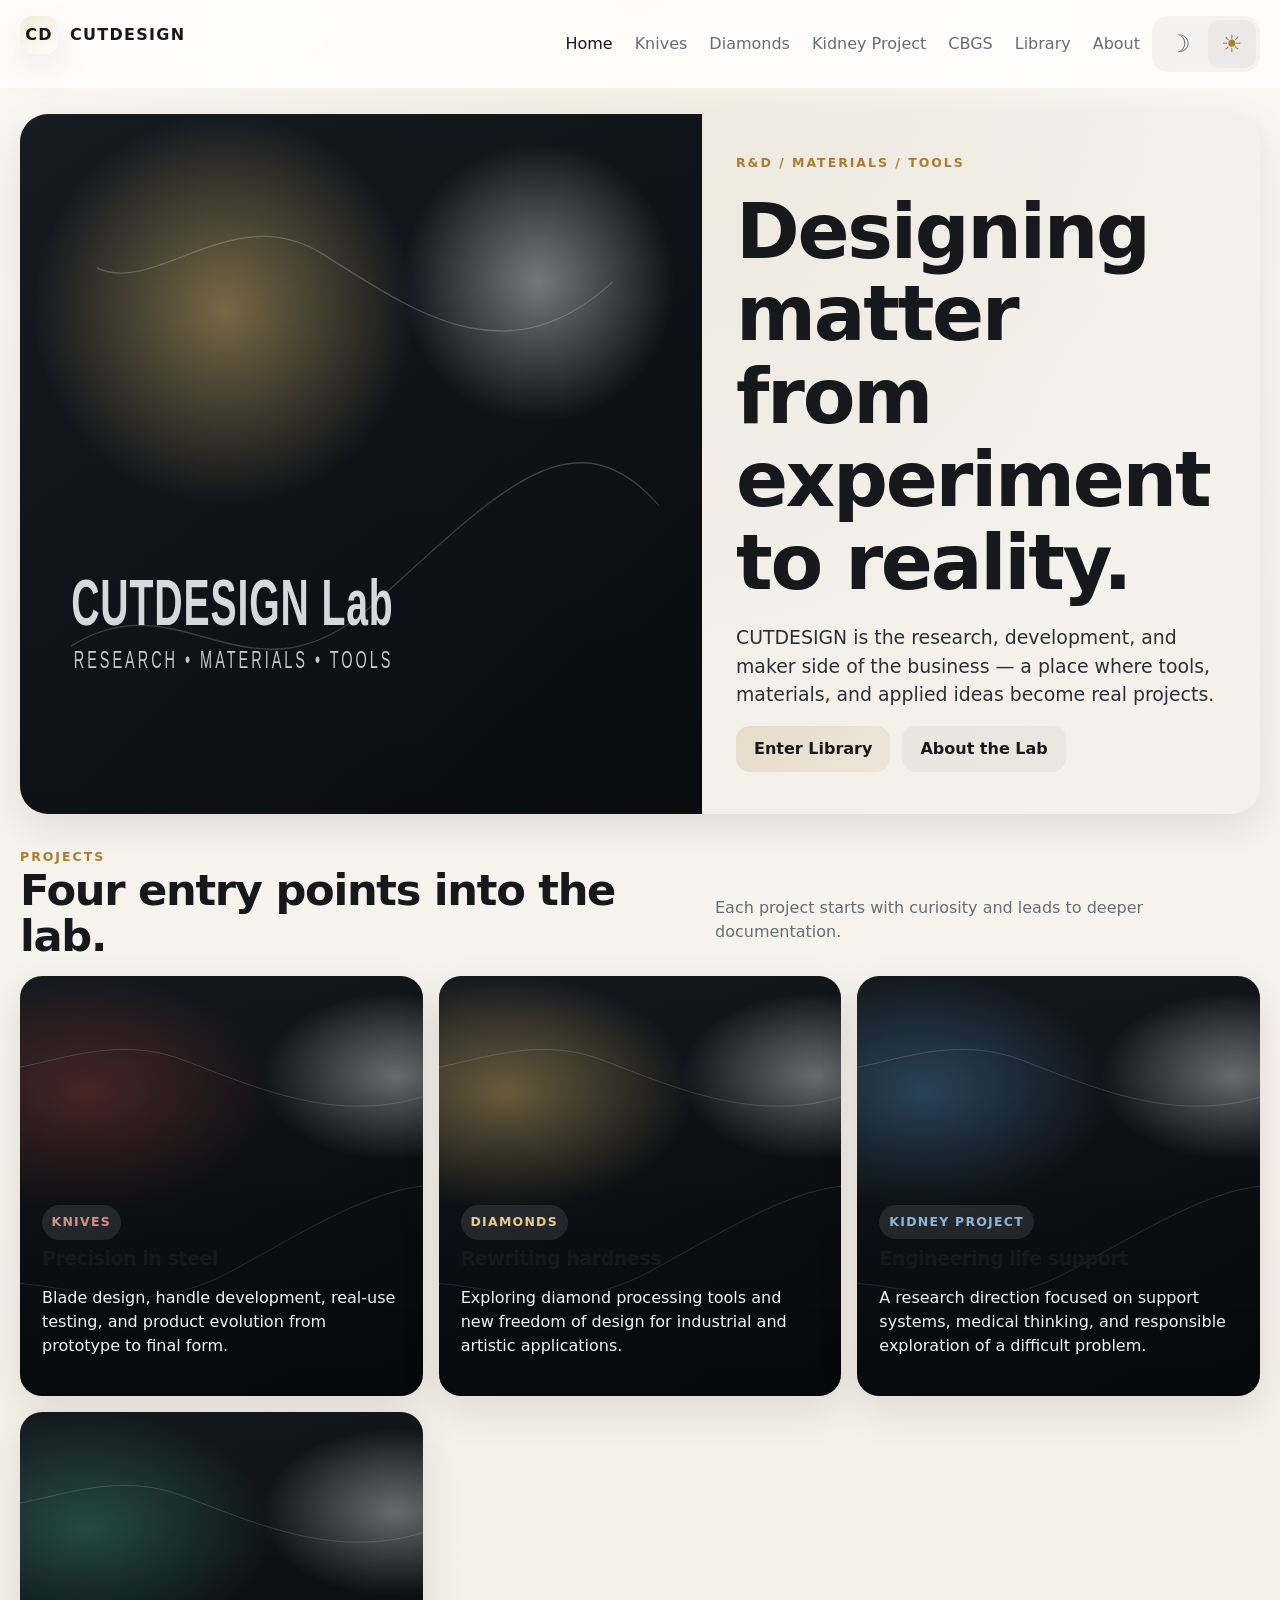
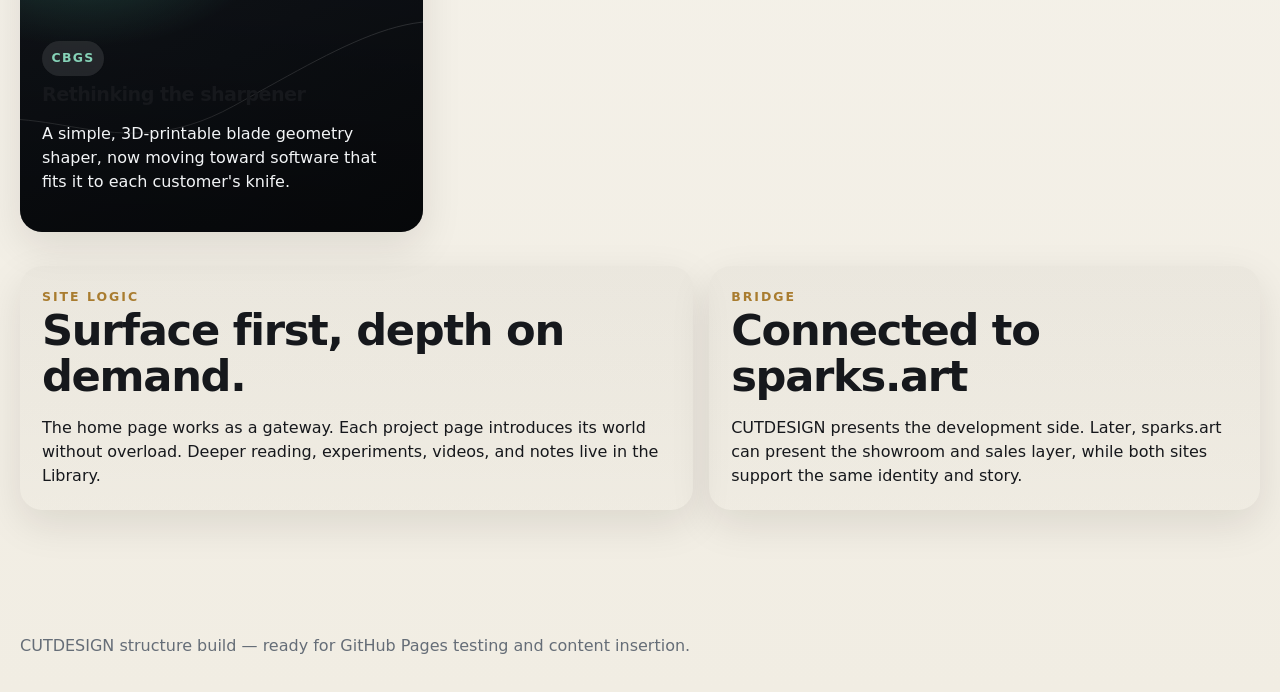
==== commit fbe19ad8: "Make light the default theme; refine toggles & styles Make light the site's default appearance and t" ====
--- a/index.html
+++ b/index.html
@@ -5,8 +5,8 @@
   <script>
     (function () {
       try {
-        if (localStorage.getItem('cutdesign-theme') === 'light') {
-          document.documentElement.setAttribute('data-theme', 'light');
+        if (localStorage.getItem('cutdesign-theme') === 'dark') {
+          document.documentElement.setAttribute('data-theme', 'dark');
         }
       } catch (e) {}
     })();
@@ -36,10 +36,10 @@
           <a href="about.html" data-nav="about">About</a>
         </nav>
         <div class="theme-toggle" id="themeToggle" role="group" aria-label="Theme">
-          <button class="theme-option" type="button" data-theme-choice="dark" aria-pressed="true" aria-label="Dark theme">
+          <button class="theme-option" type="button" data-theme-choice="dark" aria-pressed="false" aria-label="Dark theme">
             <span aria-hidden="true">&#9789;</span>
           </button>
-          <button class="theme-option" type="button" data-theme-choice="light" aria-pressed="false" aria-label="Light theme">
+          <button class="theme-option" type="button" data-theme-choice="light" aria-pressed="true" aria-label="Light theme">
             <span aria-hidden="true">&#9728;</span>
           </button>
         </div>
--- a/assets/css/styles.css
+++ b/assets/css/styles.css
@@ -1,4 +1,48 @@
 :root {
+  --bg: #f7f4ee;
+  --panel: #ffffff;
+  --panel-2: #f2eee5;
+  --text: #16181c;
+  --text-soft: #2b2f35;
+  --text-softer: #3a3f46;
+  --muted: #656d77;
+  --line: #e3ddd0;
+  --accent: #a97c2f;
+  --accent-knife: #8a3d34;
+  --accent-diamond: #a97c2f;
+  --accent-kidney: #2f6690;
+  --accent-cbgs: #2f7d68;
+  --max: 1240px;
+  --radius: 22px;
+  --shadow: 0 14px 40px rgba(30, 24, 10, 0.10);
+
+  --bg-grad-radial: rgba(169,124,47,.08);
+  --bg-grad-top: #faf8f3;
+  --bg-grad-bottom: #f1ede3;
+  --header-bg: rgba(255, 255, 255, 0.78);
+  --media-bg: #ece7db;
+  --media-overlay-1: rgba(0,0,0,.02);
+  --media-overlay-2: rgba(0,0,0,.16);
+  --hero-grad-1: rgba(20,16,8,.035);
+  --hero-grad-2: rgba(20,16,8,.012);
+  --card-grad-1: rgba(20,16,8,.035);
+  --card-grad-2: rgba(20,16,8,.01);
+  --card-overlay-1: rgba(0,0,0,.05);
+  --card-overlay-2: rgba(0,0,0,.5);
+  --tag-bg: rgba(255,255,255,.78);
+  --btn-bg: rgba(20,16,8,.045);
+  --btn-primary-1: rgba(169,124,47,.18);
+  --btn-primary-2: rgba(169,124,47,.09);
+  --btn-primary-border: rgba(169,124,47,.4);
+  --list-item-bg: rgba(20,16,8,.03);
+  --placeholder-1: rgba(169,124,47,.18);
+  --placeholder-2: rgba(20,16,8,.05);
+  --placeholder-3a: #f4f0e7;
+  --placeholder-3b: #ece7db;
+  --placeholder-3c: #f0ebe0;
+}
+
+:root[data-theme="dark"] {
   --bg: #0b0d10;
   --panel: #13171c;
   --panel-2: #171c22;
@@ -12,8 +56,6 @@
   --accent-diamond: #d6b56d;
   --accent-kidney: #4a7ea8;
   --accent-cbgs: #3f8f7a;
-  --max: 1240px;
-  --radius: 22px;
   --shadow: 0 18px 50px rgba(0, 0, 0, 0.28);
 
   --bg-grad-radial: rgba(214,181,109,.07);
@@ -42,48 +84,6 @@
   --placeholder-3c: #12161c;
 }
 
-:root[data-theme="light"] {
-  --bg: #f7f4ee;
-  --panel: #ffffff;
-  --panel-2: #f2eee5;
-  --text: #16181c;
-  --text-soft: #2b2f35;
-  --text-softer: #3a3f46;
-  --muted: #656d77;
-  --line: #e3ddd0;
-  --accent: #a97c2f;
-  --accent-knife: #8a3d34;
-  --accent-diamond: #a97c2f;
-  --accent-kidney: #2f6690;
-  --accent-cbgs: #2f7d68;
-  --shadow: 0 14px 40px rgba(30, 24, 10, 0.10);
-
-  --bg-grad-radial: rgba(169,124,47,.08);
-  --bg-grad-top: #faf8f3;
-  --bg-grad-bottom: #f1ede3;
-  --header-bg: rgba(255, 255, 255, 0.78);
-  --media-bg: #ece7db;
-  --media-overlay-1: rgba(0,0,0,.02);
-  --media-overlay-2: rgba(0,0,0,.16);
-  --hero-grad-1: rgba(20,16,8,.035);
-  --hero-grad-2: rgba(20,16,8,.012);
-  --card-grad-1: rgba(20,16,8,.035);
-  --card-grad-2: rgba(20,16,8,.01);
-  --card-overlay-1: rgba(0,0,0,.05);
-  --card-overlay-2: rgba(0,0,0,.5);
-  --tag-bg: rgba(255,255,255,.78);
-  --btn-bg: rgba(20,16,8,.045);
-  --btn-primary-1: rgba(169,124,47,.18);
-  --btn-primary-2: rgba(169,124,47,.09);
-  --btn-primary-border: rgba(169,124,47,.4);
-  --list-item-bg: rgba(20,16,8,.03);
-  --placeholder-1: rgba(169,124,47,.18);
-  --placeholder-2: rgba(20,16,8,.05);
-  --placeholder-3a: #f4f0e7;
-  --placeholder-3b: #ece7db;
-  --placeholder-3c: #f0ebe0;
-}
-
 * { box-sizing: border-box; }
 html { scroll-behavior: smooth; }
 body {
@@ -521,7 +521,7 @@
 @media (min-width: 1024px) {
   .hero-grid {
     grid-template-columns: 1.1fr .9fr;
-    min-height: 560px;
+    height: 700px;
   }
 
   .hero-media { min-height: auto; }
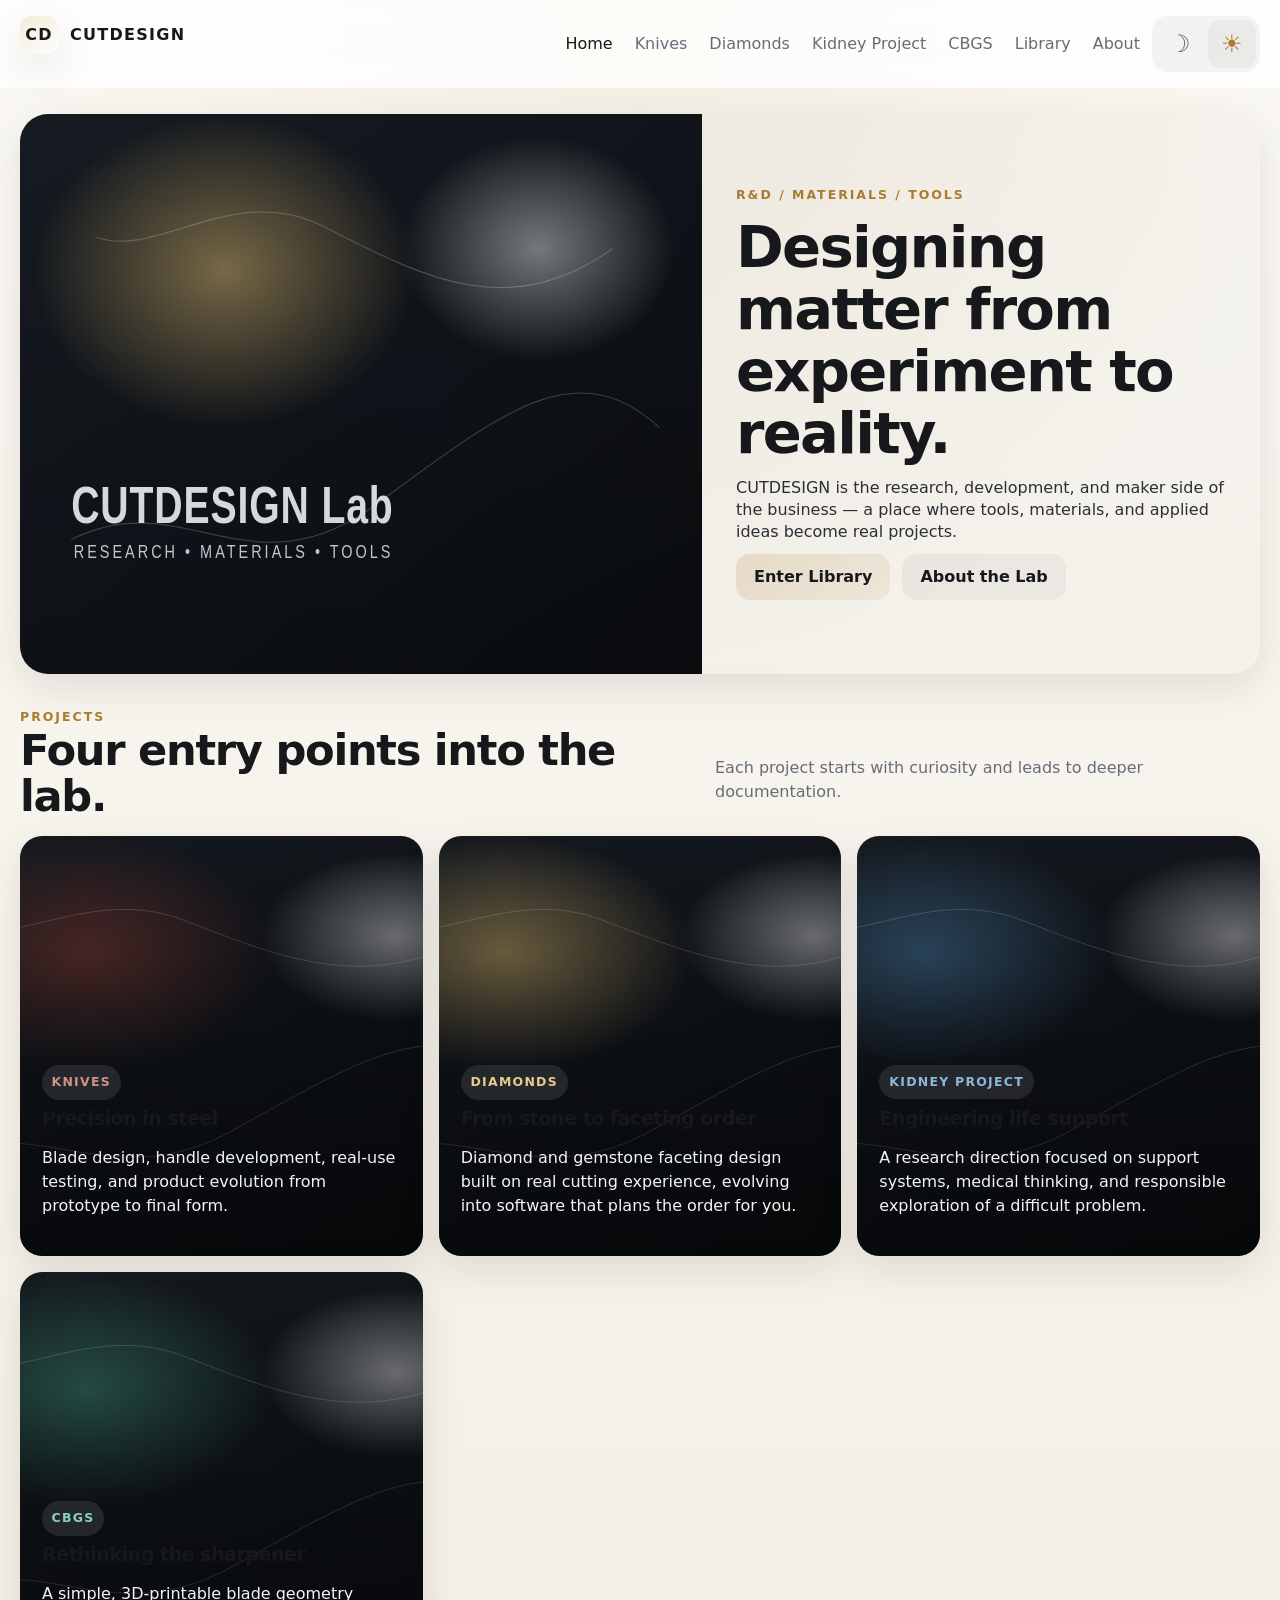
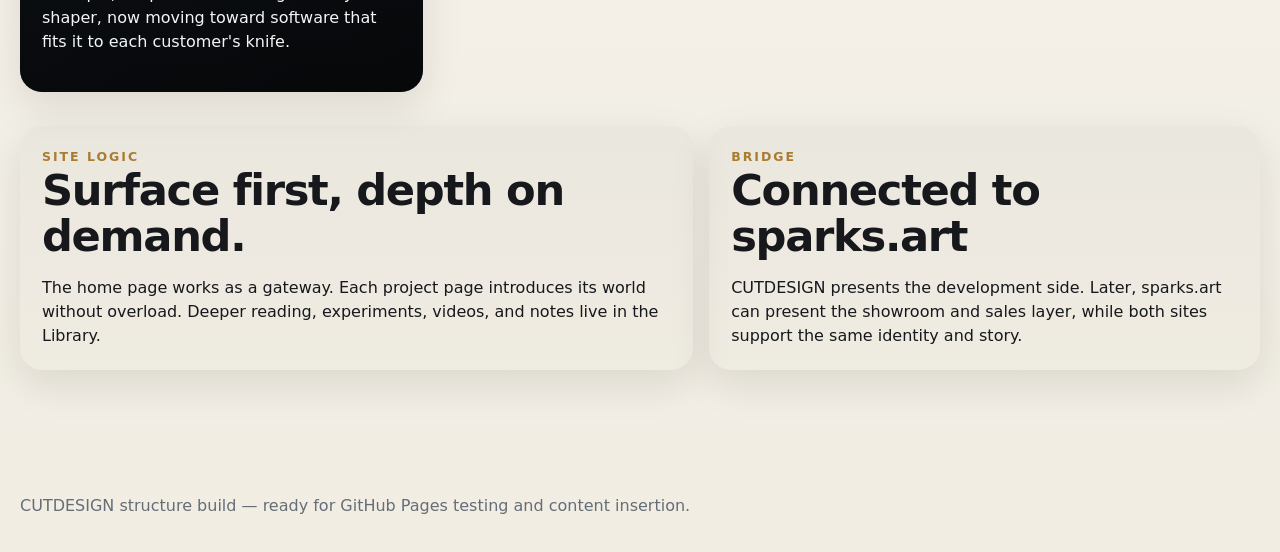
==== commit dc66656f: "Update diamonds content and SVG metadata Refresh copy for the Diamonds project (hero eyebrow, H1, le" ====
--- a/index.html
+++ b/index.html
@@ -84,8 +84,8 @@
           <a class="card project-card" href="diamonds.html" aria-label="Open Diamonds project page">
             <img class="media-img" src="assets/images/project-diamonds.svg" alt="Diamond material and precision work environment" loading="lazy" decoding="async">
             <span class="tag accent-diamond">Diamonds</span>
-            <h3>Rewriting hardness</h3>
-            <p>Exploring diamond processing tools and new freedom of design for industrial and artistic applications.</p>
+            <h3>From stone to faceting order</h3>
+            <p>Diamond and gemstone faceting design built on real cutting experience, evolving into software that plans the order for you.</p>
           </a>
           <a class="card project-card" href="kidney.html" aria-label="Open Kidney Project page">
             <img class="media-img" src="assets/images/project-kidney.svg" alt="Clean medical research visual representing kidney support system exploration" loading="lazy" decoding="async">
--- a/assets/css/styles.css
+++ b/assets/css/styles.css
@@ -249,11 +249,11 @@
 .hero-grid {
   display: grid;
   grid-template-columns: 1fr;
-  min-height: 430px;
+  min-height: 344px;
 }
 
 .hero-media {
-  min-height: 240px;
+  min-height: 192px;
   position: relative;
   overflow: hidden;
   background: var(--media-bg);
@@ -289,11 +289,11 @@
 }
 
 .hero-copy {
-  padding: 28px 22px 30px;
+  padding: 22px 20px 24px;
   display: flex;
   flex-direction: column;
   justify-content: center;
-  gap: 18px;
+  gap: 12px;
 }
 
 .eyebrow {
@@ -310,10 +310,12 @@
   letter-spacing: -.03em;
 }
 
+.hero h1 { font-size: clamp(1.7rem, 5.2vw, 3.6rem); }
 h1 { font-size: clamp(2rem, 7vw, 4.8rem); }
 h2 { font-size: clamp(1.55rem, 4vw, 2.7rem); }
 h3 { font-size: 1.2rem; }
 
+.hero p.lead { font-size: clamp(.9rem, 1.6vw, 1rem); line-height: 1.35; }
 p.lead {
   font-size: clamp(1rem, 2.2vw, 1.18rem);
   color: var(--text-soft);
@@ -521,7 +523,7 @@
 @media (min-width: 1024px) {
   .hero-grid {
     grid-template-columns: 1.1fr .9fr;
-    height: 700px;
+    height: 560px;
   }
 
   .hero-media { min-height: auto; }
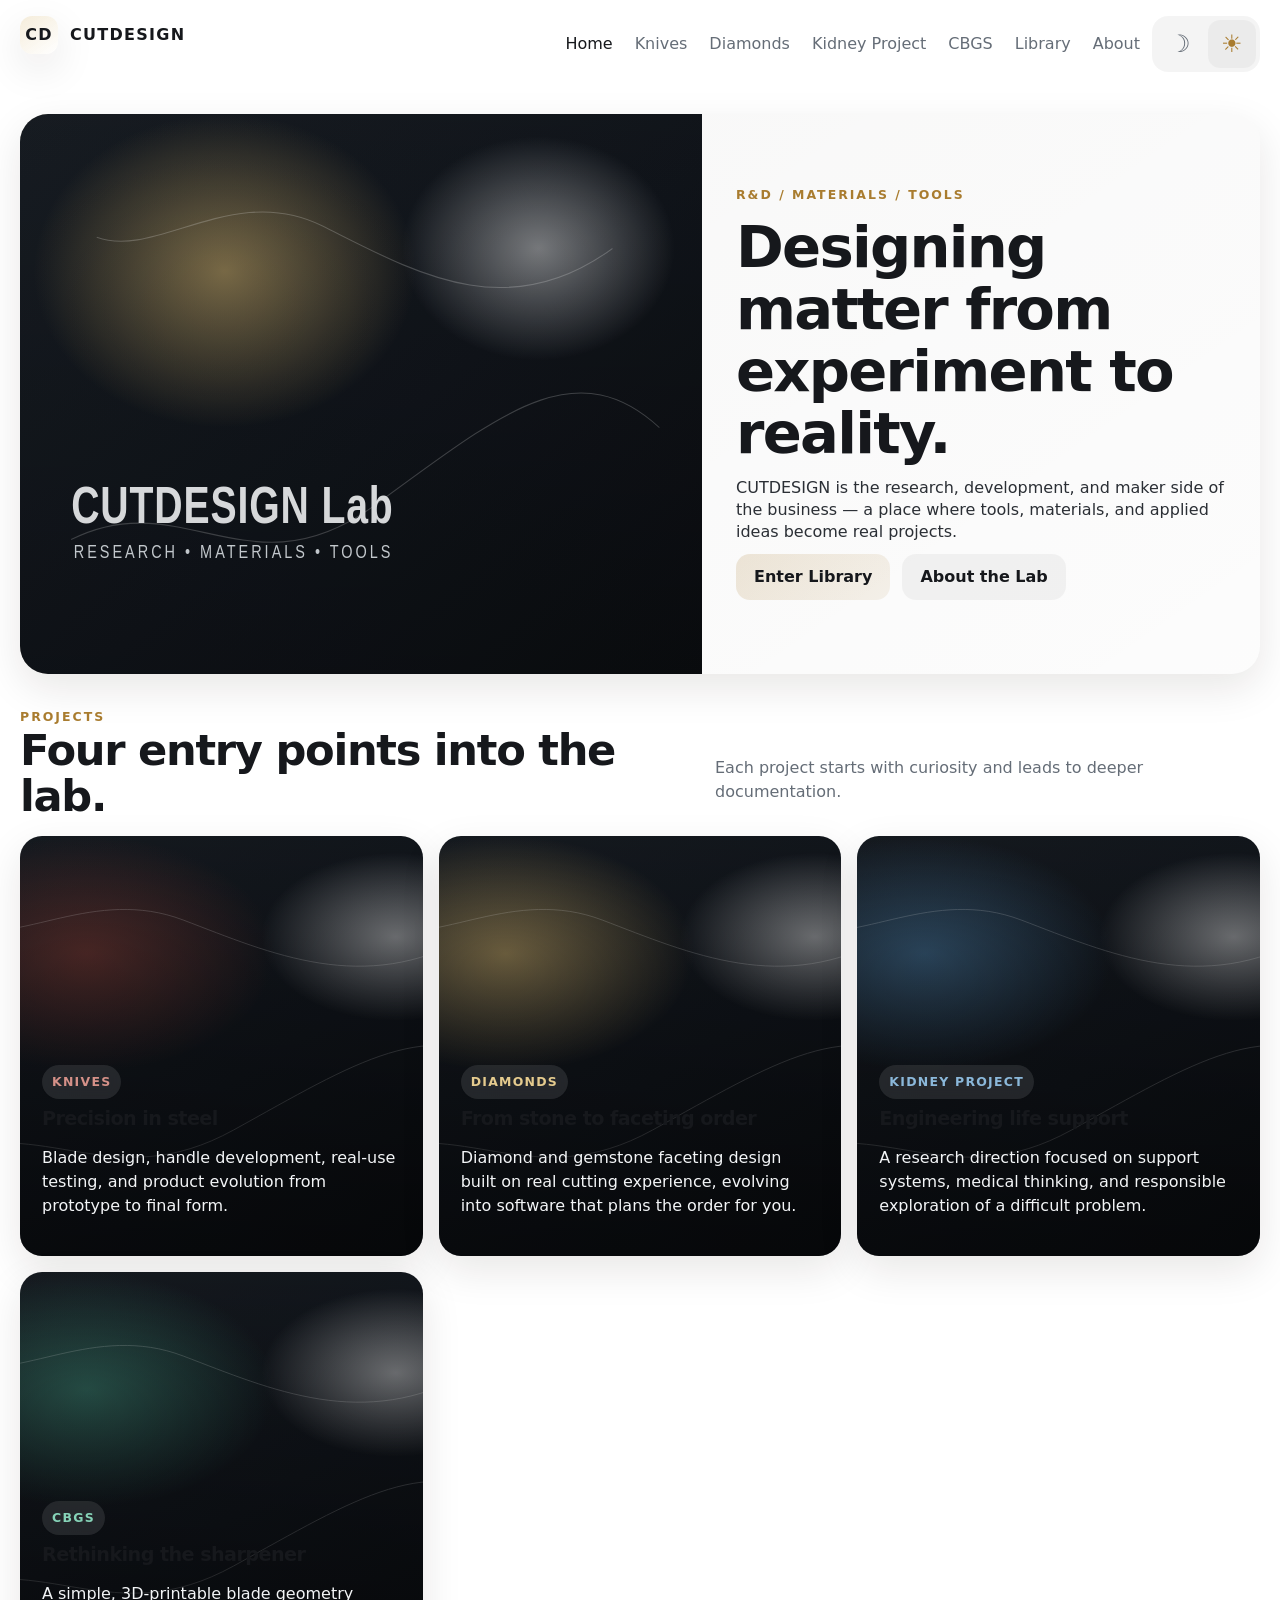
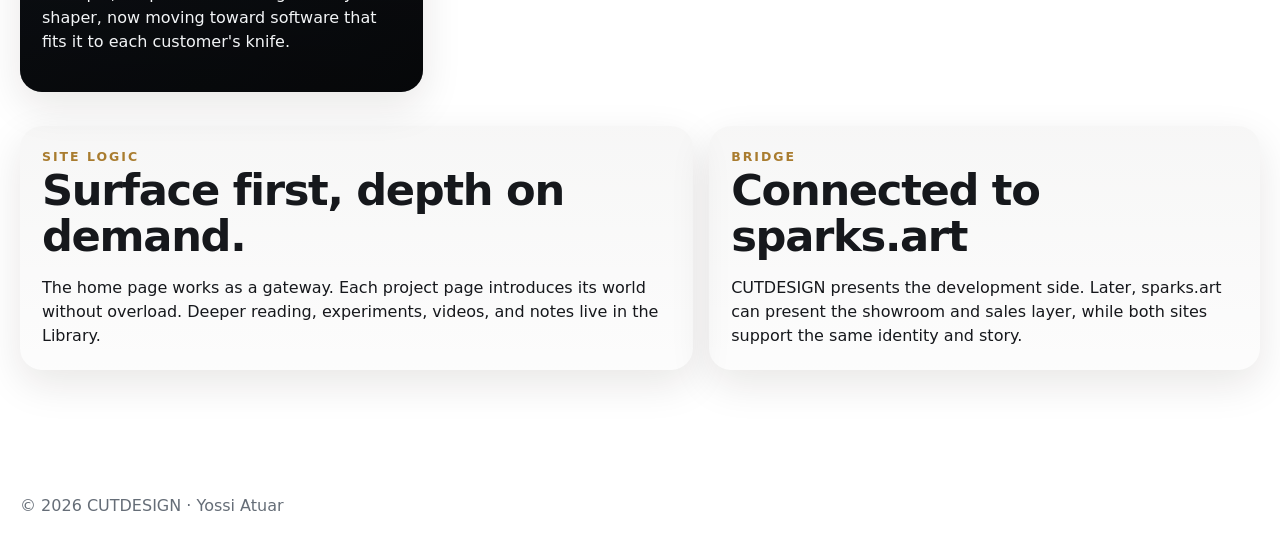
==== commit 8a2998e9: "color color" ====
--- a/index.html
+++ b/index.html
@@ -117,7 +117,7 @@
     </div>
   </main>
   <footer class="footer">
-    <div class="container">CUTDESIGN structure build — ready for GitHub Pages testing and content insertion.</div>
+    <div class="container">&copy; 2026 CUTDESIGN · Yossi Atuar</div>
   </footer>
   <script src="assets/js/site.js"></script>
 </body>
--- a/assets/css/styles.css
+++ b/assets/css/styles.css
@@ -1,5 +1,5 @@
 :root {
-  --bg: #f7f4ee;
+  --bg: #ffffff;
   --panel: #ffffff;
   --panel-2: #f2eee5;
   --text: #16181c;
@@ -16,9 +16,9 @@
   --radius: 22px;
   --shadow: 0 14px 40px rgba(30, 24, 10, 0.10);
 
-  --bg-grad-radial: rgba(169,124,47,.08);
-  --bg-grad-top: #faf8f3;
-  --bg-grad-bottom: #f1ede3;
+  --bg-grad-radial: rgba(169,124,47,0);
+  --bg-grad-top: #ffffff;
+  --bg-grad-bottom: #ffffff;
   --header-bg: rgba(255, 255, 255, 0.78);
   --media-bg: #ece7db;
   --media-overlay-1: rgba(0,0,0,.02);
@@ -358,9 +358,9 @@
 
 .section-header {
   display: flex;
-  align-items: end;
-  justify-content: space-between;
-  gap: 18px;
+  flex-direction: column;
+  align-items: start;
+  gap: 10px;
   margin-bottom: 16px;
 }
 
@@ -513,6 +513,12 @@
 
   .site-nav a { border: 0; padding: 0; }
   .page { padding-top: 26px; }
+  .section-header {
+    flex-direction: row;
+    align-items: end;
+    justify-content: space-between;
+    gap: 18px;
+  }
   .hero-copy { padding: 38px 34px 40px; }
   .project-grid,
   .card-grid,
